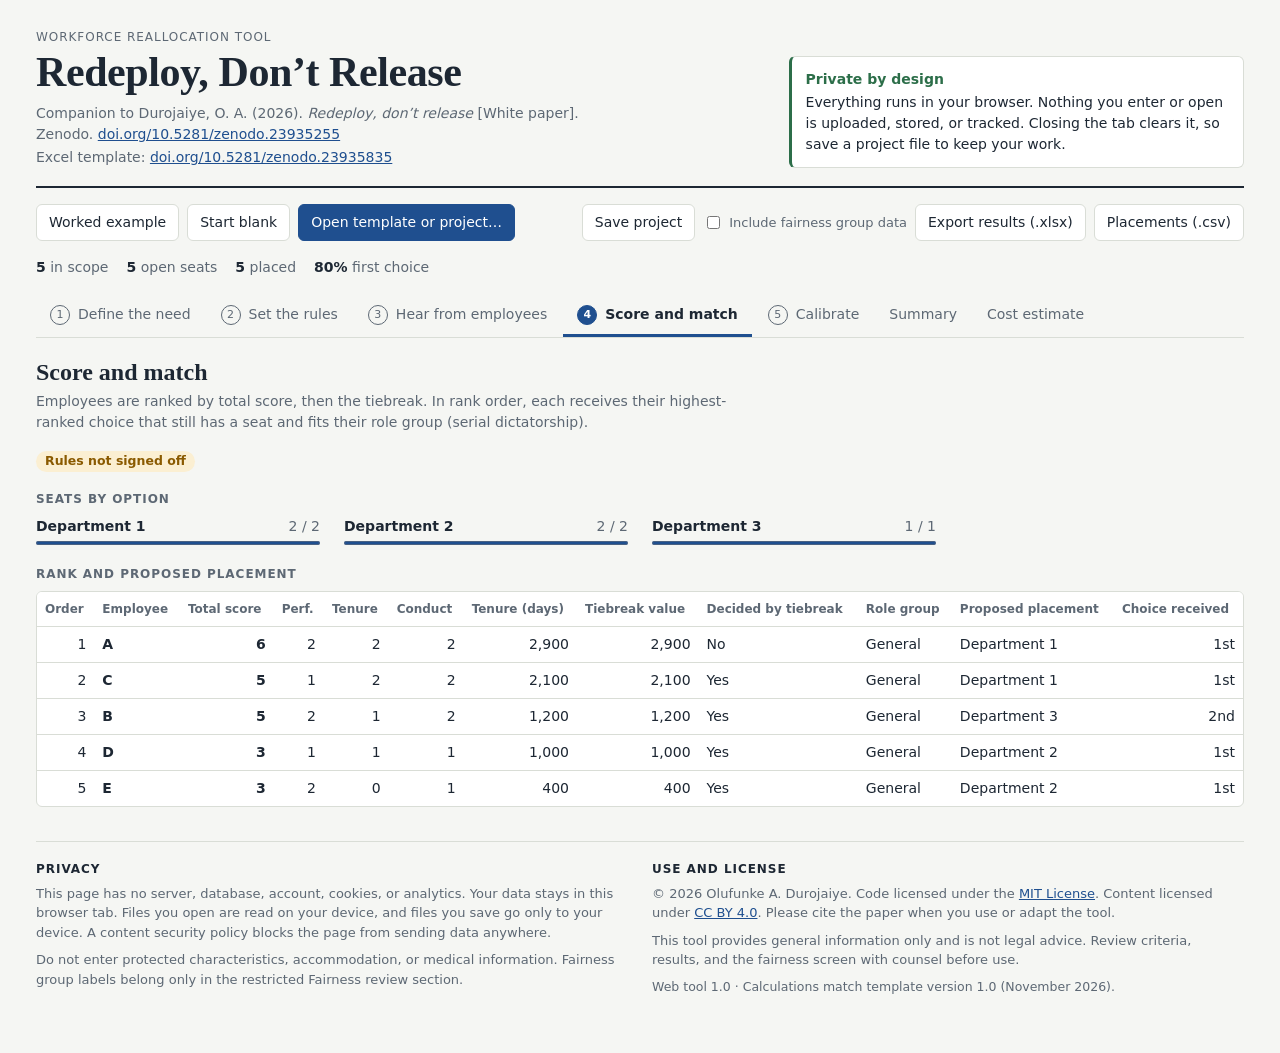
==== index.html @ fb79ec66 "Add files via upload Release 1.0" ====
<!doctype html>
<html lang="en">
<head>
<meta charset="utf-8">
<meta name="viewport" content="width=device-width, initial-scale=1, viewport-fit=cover">
<meta http-equiv="Content-Security-Policy" content="default-src 'none'; script-src 'sha256-rdJxDVZrTXsWPtVxhUbE60QgPUvPitwoKujakRP2+mU='; style-src 'sha256-7DLd1S6zuUMvVNe+m9mGWU2sThpOgKJ++cnmmTwTb9U='; img-src data:; base-uri 'none'; form-action 'none'">
<meta name="referrer" content="no-referrer">
<meta name="description" content="Browser-only companion tool to Durojaiye (2026), Redeploy, don’t release. Matches employees to open seats using rules set in advance. No data leaves your device.">
<title>Redeploy, Don’t Release Tool</title>
<link rel="icon" href="data:,">
<style>
/* SPDX-License-Identifier: MIT | Copyright (c) 2026 Olufunke A. Durojaiye */
/* Layout: a working ledger. Masthead, toolbar, numbered step tabs, one working panel.
   Inputs follow the workbook's legend: pale yellow cells with blue text; calculated cells are plain. */
:root {
  --bg: #f5f6f3;
  --surface: #ffffff;
  --ink: #1d2733;
  --muted: #5d6874;
  --line: #d9ddd6;
  --accent: #1f4f8f;
  --accent-ink: #ffffff;
  --input-bg: #fff7d1;
  --input-ink: #1f4f8f;
  --input-line: #e8d88f;
  --out-bg: #f0f2ef;
  --ok: #2c6e49; --ok-bg: #e2f1e7;
  --warn: #8a5a00; --warn-bg: #fbefd2;
  --crit: #a8261b; --crit-bg: #fbe3df;
  --info: #1f4f8f; --info-bg: #e3ebf7;
  --restricted: #f7eef2; --restricted-line: #d9b7c6;
  --serif: "Iowan Old Style", "Palatino Linotype", Palatino, "Book Antiqua", Georgia, serif;
  --sans: system-ui, -apple-system, "Segoe UI", Roboto, "Helvetica Neue", Arial, sans-serif;
  --mono: ui-monospace, "SF Mono", Menlo, Consolas, monospace;
  --r: 6px;
}
@media (prefers-color-scheme: dark) {
  :root:not([data-theme="light"]) {
    --bg: #12161b; --surface: #1a2028; --ink: #e5e9ee; --muted: #9aa5b1; --line: #2e3742;
    --accent: #7fb0f0; --accent-ink: #0e1620; --input-bg: #2a2614; --input-ink: #a9c9ff; --input-line: #4a4320;
    --out-bg: #20272f; --ok: #7fd1a0; --ok-bg: #173325; --warn: #f0c36a; --warn-bg: #3a2c0f;
    --crit: #ff9b8f; --crit-bg: #3d1a16; --info: #a9c9ff; --info-bg: #1c2b40;
    --restricted: #2a1d24; --restricted-line: #5b3a4a; color-scheme: dark;
  }
}
:root[data-theme="dark"] {
  --bg: #12161b; --surface: #1a2028; --ink: #e5e9ee; --muted: #9aa5b1; --line: #2e3742;
  --accent: #7fb0f0; --accent-ink: #0e1620; --input-bg: #2a2614; --input-ink: #a9c9ff; --input-line: #4a4320;
  --out-bg: #20272f; --ok: #7fd1a0; --ok-bg: #173325; --warn: #f0c36a; --warn-bg: #3a2c0f;
  --crit: #ff9b8f; --crit-bg: #3d1a16; --info: #a9c9ff; --info-bg: #1c2b40;
  --restricted: #2a1d24; --restricted-line: #5b3a4a; color-scheme: dark;
}
* { box-sizing: border-box; }
body { background: var(--bg); color: var(--ink); font: 14px/1.5 var(--sans); margin: 0; }
a { color: var(--accent); }
.page { max-width: 1240px; margin: 0 auto; padding-block: 28px 48px;
  padding-left: max(16px, env(safe-area-inset-left, 0px)); padding-right: max(16px, env(safe-area-inset-right, 0px));
  display: flex; flex-direction: column; gap: 16px; }
.sr { position: absolute; width: 1px; height: 1px; overflow: hidden; clip: rect(0 0 0 0); }

.masthead { display: grid; grid-template-columns: minmax(0, 1.6fr) minmax(0, 1fr); gap: 24px; align-items: end;
  padding-bottom: 18px; border-bottom: 2px solid var(--ink); }
.eyebrow { margin: 0 0 4px; font-size: 12px; letter-spacing: .08em; text-transform: uppercase; color: var(--muted); }
h1 { font: 600 clamp(28px, 4.2vw, 42px)/1.08 var(--serif); margin: 0; text-wrap: balance; letter-spacing: -.01em; }
.cite + .cite { margin-top: 2px; }
.cite { margin: 8px 0 0; color: var(--muted); max-width: 62ch; }
.privacy { display: flex; flex-direction: column; gap: 2px; padding: 12px 14px; border: 1px solid var(--line);
  border-left: 3px solid var(--ok); background: var(--surface); border-radius: var(--r); }
.privacy b { color: var(--ok); }
.preview-note { margin: 0; padding: 8px 12px; background: var(--warn-bg); color: var(--warn); border-radius: var(--r); }

.toolbar { display: flex; flex-wrap: wrap; justify-content: space-between; gap: 10px; }
.tb-group { display: flex; flex-wrap: wrap; gap: 8px; align-items: center; }
button { font: inherit; cursor: pointer; }
.toolbar button, .btn-sm { border: 1px solid var(--line); background: var(--surface); color: var(--ink);
  padding: 7px 12px; border-radius: var(--r); }
.toolbar button:hover, .btn-sm:hover { border-color: var(--accent); color: var(--accent); }
.toolbar button.primary { background: var(--accent); color: var(--accent-ink); border-color: var(--accent); }
.toolbar button.primary:hover { filter: brightness(1.08); color: var(--accent-ink); }
.toolbar button.armed { border-color: var(--crit); color: var(--crit); }
.chk { display: inline-flex; gap: 6px; align-items: center; color: var(--muted); font-size: 13px; }
:focus-visible { outline: 2px solid var(--accent); outline-offset: 2px; }

.status { display: flex; flex-wrap: wrap; gap: 6px 18px; color: var(--muted); font-variant-numeric: tabular-nums; }
.status b { color: var(--ink); }

.tabs { display: flex; gap: 2px; overflow-x: auto; border-bottom: 1px solid var(--line); scrollbar-width: thin; }
.tabs button { flex: 0 0 auto; border: 0; background: none; color: var(--muted); padding: 10px 14px 9px;
  border-bottom: 3px solid transparent; display: inline-flex; gap: 8px; align-items: center; white-space: nowrap; }
.tabs button:hover { color: var(--ink); }
.tabs button[aria-selected="true"] { color: var(--ink); border-bottom-color: var(--accent); font-weight: 600; }
.tn { display: inline-grid; place-items: center; width: 20px; height: 20px; border-radius: 50%; font-size: 11px;
  border: 1px solid currentColor; font-variant-numeric: tabular-nums; }
.tabs button[aria-selected="true"] .tn { background: var(--accent); color: var(--accent-ink); border-color: var(--accent); }

#panel { display: flex; flex-direction: column; gap: 18px; min-width: 0; }
#panel:focus { outline: none; }
.p-head h2 { font: 600 24px/1.2 var(--serif); margin: 4px 0 4px; }
.p-head p { margin: 0; color: var(--muted); max-width: 80ch; }
.block { display: flex; flex-direction: column; gap: 8px; min-width: 0; }
.block h3 { margin: 0; font-size: 12px; letter-spacing: .08em; text-transform: uppercase; color: var(--muted); display: flex; gap: 10px; align-items: center; flex-wrap: wrap; }
.restricted { background: var(--restricted); border: 1px dashed var(--restricted-line); padding: 14px; border-radius: var(--r); }
.tag { text-transform: none; letter-spacing: 0; font-size: 12px; padding: 1px 8px; border-radius: 99px; background: var(--surface); border: 1px solid var(--restricted-line); color: var(--ink); }
.mini { font-size: 12.5px; color: var(--muted); margin: 0; }
.note { font-size: 13px; color: var(--muted); margin: 0; max-width: 90ch; }
.hint { font-size: 12px; color: var(--muted); }
.cols2 { display: grid; grid-template-columns: repeat(auto-fit, minmax(min(100%, 420px), 1fr)); gap: 18px; align-items: start; }
.cols3 { display: grid; grid-template-columns: repeat(auto-fit, minmax(min(100%, 280px), 1fr)); gap: 18px; align-items: start; }
.min0 { min-width: 0; }
.stack { display: flex; flex-direction: column; gap: 14px; min-width: 0; align-items: flex-start; }
.stack > * { max-width: 100%; }

.tbl-wrap { overflow-x: auto; border: 1px solid var(--line); border-radius: var(--r); background: var(--surface); }
table.grid { border-collapse: collapse; width: 100%; font-variant-numeric: tabular-nums; }
.grid th { text-align: left; font-weight: 600; font-size: 12px; color: var(--muted); padding: 8px; border-bottom: 1px solid var(--line); white-space: nowrap; background: var(--surface); }
.grid td { padding: 3px 4px; border-bottom: 1px solid var(--line); vertical-align: middle; }
.grid.ro td, .grid td.out, .summary td { padding: 7px 8px; }
.grid tbody tr:last-child td { border-bottom: 0; }
.grid tbody th { text-align: left; font-size: 13px; color: var(--ink); padding: 6px 8px; white-space: normal; }
.grid td.out { background: var(--out-bg); }
.th-out { background: var(--out-bg) !important; }
.grid .num { text-align: right; }
.grid .strong { font-weight: 700; }
.grid tr.grp th { background: var(--out-bg); text-transform: uppercase; letter-spacing: .07em; font-size: 11px; padding-top: 10px; }
.grid tr.total td { border-top: 2px solid var(--ink); }
.w-s { min-width: 84px; } .w-m { min-width: 130px; } .w-l { min-width: 190px; } .w-xl { min-width: 260px; } .w-x { width: 34px; }
.grid .narrow { width: 130px; }
.in { width: 100%; font: inherit; color: var(--input-ink); background: var(--input-bg); border: 1px solid var(--input-line);
  border-radius: 4px; padding: 5px 7px; min-height: 32px; }
.in:hover { border-color: var(--input-ink); }
select.in { padding-right: 4px; }
.x { border: 0; background: none; color: var(--muted); font-size: 18px; line-height: 1; padding: 4px 8px; border-radius: 4px; }
.x:hover { color: var(--crit); background: var(--crit-bg); }
.empty { color: var(--muted); padding: 14px 10px !important; font-style: italic; margin: 0; }
.grid-foot { display: flex; flex-wrap: wrap; gap: 12px; align-items: center; }
.pager { display: inline-flex; gap: 8px; align-items: center; color: var(--muted); font-variant-numeric: tabular-nums; }
.btn-sm:disabled { opacity: .45; cursor: default; color: var(--muted); border-color: var(--line); }

.f-row { display: grid; grid-template-columns: minmax(0, 260px) minmax(0, 240px) minmax(0, 1fr); gap: 12px; align-items: center;
  padding: 8px 0; border-bottom: 1px solid var(--line); }
.f-label { font-weight: 600; }
.f-note { margin: 0; color: var(--muted); font-size: 13px; }

.pill { display: inline-block; padding: 1px 9px; border-radius: 99px; font-size: 12.5px; font-weight: 600; white-space: nowrap; }
.pill-ok { color: var(--ok); background: var(--ok-bg); }
.pill-warn { color: var(--warn); background: var(--warn-bg); }
.pill-crit { color: var(--crit); background: var(--crit-bg); }
.pill-info { color: var(--info); background: var(--info-bg); }
.checks .calc { display: flex; flex-wrap: wrap; gap: 6px; }

.seats { list-style: none; margin: 0; padding: 0; display: grid; grid-template-columns: repeat(auto-fill, minmax(min(100%, 260px), 1fr)); gap: 8px 24px; }
.seats li { display: grid; grid-template-columns: minmax(0, 1fr) auto; gap: 2px 10px; align-items: center; }
.s-name { font-weight: 600; overflow-wrap: anywhere; }
.s-num { font-variant-numeric: tabular-nums; color: var(--muted); grid-column: 2; grid-row: 1; }
.seats progress { grid-column: 1 / -1; width: 100%; height: 8px; accent-color: var(--accent); }

.verdict { display: flex; flex-wrap: wrap; gap: 4px 16px; align-items: baseline; padding: 12px 14px; border-radius: var(--r); margin-bottom: 12px; }
.verdict b { font: 600 18px/1.3 var(--serif); }
.v-warn { background: var(--warn-bg); color: var(--warn); }
.v-ok { background: var(--ok-bg); color: var(--ok); }
.bigfig { display: flex; flex-direction: column; padding: 14px; border-top: 2px solid var(--ink); }
.bigfig span:first-child { color: var(--muted); font-size: 12px; text-transform: uppercase; letter-spacing: .08em; }
.bigfig b { font: 600 32px/1.2 var(--serif); font-variant-numeric: tabular-nums; }

.foot { margin-top: 18px; padding-top: 18px; border-top: 1px solid var(--line); display: grid; grid-template-columns: repeat(auto-fit, minmax(min(100%, 320px), 1fr)); gap: 24px; color: var(--muted); font-size: 13px; }
.foot h2 { font-size: 12px; text-transform: uppercase; letter-spacing: .08em; margin: 0 0 6px; color: var(--ink); }
.foot p { margin: 0 0 8px; max-width: 70ch; }

.toast { position: fixed; left: 50%; bottom: calc(18px + env(safe-area-inset-bottom, 0px)); transform: translate(-50%, 20px); opacity: 0;
  pointer-events: none; background: var(--ink); color: var(--bg); padding: 10px 16px; border-radius: var(--r); max-width: min(560px, calc(100vw - 32px));
  transition: opacity .2s, transform .2s; z-index: 20; }
.toast.show { opacity: 1; transform: translate(-50%, 0); }
.toast-crit { background: var(--crit); color: var(--crit-bg); }
.toast-warn { background: var(--warn); color: var(--warn-bg); }

@media (max-width: 760px) {
  .masthead { grid-template-columns: 1fr; }
  .f-row { grid-template-columns: 1fr; gap: 4px; }
}
@media (prefers-reduced-motion: reduce) { .toast { transition: none; } }

</style>
</head>
<body>
<div class="page">
  <header class="masthead">
    <div class="mh-title">
      <p class="eyebrow">Workforce reallocation tool</p>
      <h1>Redeploy, Don’t Release</h1>
      <p class="cite">Companion to Durojaiye, O. A. (2026). <i>Redeploy, don’t release</i> [White paper]. Zenodo. <a href="https://doi.org/10.5281/zenodo.23935255" target="_blank" rel="noopener noreferrer">doi.org/10.5281/zenodo.23935255</a></p>
      <p class="cite">Excel template: <a href="https://doi.org/10.5281/zenodo.23935835" target="_blank" rel="noopener noreferrer">doi.org/10.5281/zenodo.23935835</a></p>
    </div>
    <div class="privacy" role="note">
      <b>Private by design</b>
      <span>Everything runs in your browser. Nothing you enter or open is uploaded, stored, or tracked. Closing the tab clears it, so save a project file to keep your work.</span>
    </div>
  </header>

  <p class="preview-note" id="preview-note" hidden>You are viewing a preview. Opening files works here; saving and exporting work on the hosted site.</p>

  <div class="toolbar" role="toolbar" aria-label="Project">
    <div class="tb-group">
      <button type="button" id="b-example">Worked example</button>
      <button type="button" id="b-blank">Start blank</button>
      <button type="button" id="b-open" class="primary">Open template or project…</button>
      <input type="file" id="file" accept=".xlsx,.json" hidden>
    </div>
    <div class="tb-group">
      <button type="button" id="b-save">Save project</button>
      <label class="chk" for="incl-fair"><input type="checkbox" id="incl-fair"> Include fairness group data</label>
      <button type="button" id="b-xlsx">Export results (.xlsx)</button>
      <button type="button" id="b-csv">Placements (.csv)</button>
    </div>
  </div>

  <div class="status" id="status" aria-live="polite"></div>

  <nav class="tabs" role="tablist" aria-label="Steps"></nav>

  <main id="panel" role="tabpanel" tabindex="-1"></main>

  <footer class="foot">
    <div>
      <h2>Privacy</h2>
      <p>This page has no server, database, account, cookies, or analytics. Your data stays in this browser tab. Files you open are read on your device, and files you save go only to your device. A content security policy blocks the page from sending data anywhere.</p>
      <p>Do not enter protected characteristics, accommodation, or medical information. Fairness group labels belong only in the restricted Fairness review section.</p>
    </div>
    <div>
      <h2>Use and license</h2>
      <p>© 2026 Olufunke A. Durojaiye. Code licensed under the <a href="https://opensource.org/license/mit" target="_blank" rel="noopener noreferrer">MIT License</a>. Content licensed under <a href="https://creativecommons.org/licenses/by/4.0/" target="_blank" rel="noopener noreferrer">CC BY 4.0</a>. Please cite the paper when you use or adapt the tool.</p>
      <p>This tool provides general information only and is not legal advice. Review criteria, results, and the fairness screen with counsel before use.</p>
      <p class="mini">Web tool 1.0 · Calculations match template version 1.0 (November 2026).</p>
    </div>
  </footer>
</div>
<div class="toast" id="toast" role="status" aria-live="polite"></div>
<script>
/* SPDX-License-Identifier: MIT | Copyright (c) 2026 Olufunke A. Durojaiye */
/* Redeploy, Don't Release: matching engine.
   A direct port of the workbook formulas (Scoring, Matching, Calibration,
   Fairness Review, Summary, Cost Estimate). Pure functions: no I/O. */
var UNMATCHED = 'Unmatched – HR review';
var MAX_CHOICES = 10;

function lc(s) { return String(s == null ? '' : s).trim().toLowerCase(); }
function str(s) { return String(s == null ? '' : s).trim(); }
function num(v, d) {
  if (v === '' || v == null) return d === undefined ? 0 : d;
  var n = typeof v === 'number' ? v : parseFloat(String(v).replace(/[$,\s]/g, ''));
  return isFinite(n) ? n : (d === undefined ? 0 : d);
}
function parseISO(s) {
  var m = /^(\d{4})-(\d{2})-(\d{2})$/.exec(str(s));
  return m ? Date.UTC(+m[1], +m[2] - 1, +m[3]) : null;
}
function daysBetween(later, earlier) {
  var a = parseISO(later), b = parseISO(earlier);
  return a == null || b == null ? null : Math.round((a - b) / 86400000);
}
function same(a, b) { return Math.abs(a - b) < 1e-9; }

function compute(S) {
  var R = S.rules, out = { issues: [] };
  var wP = num(R.weights.perf.w), wT = num(R.weights.tenure.w), wC = num(R.weights.conduct.w);
  var missingPerf = num(R.missingPerf);

  /* ---------- Scoring ---------- */
  var scoring = [];
  S.employees.forEach(function (e, idx) {
    var id = str(e.id);
    if (!id) return;
    var inScope = lc(e.inScope) === 'y';
    var days = str(e.hire) ? daysBetween(R.asOf, e.hire) : null;
    var years = days == null ? null : Math.floor(days / 365.25);

    var perf;
    if (!str(e.band)) perf = missingPerf;
    else {
      var pb = R.perfBands.filter(function (b) { return str(b.label) && lc(b.label) === lc(e.band); })[0];
      perf = pb ? num(pb.points) : missingPerf;
    }

    var tenurePts = 0, tenureIssue = false;
    if (years != null) {
      var hit = null;
      R.tenure.forEach(function (t) { if (str(t.min) !== '' && num(t.min) <= years) hit = t; });
      if (hit) tenurePts = num(hit.points); else tenureIssue = true;
    }

    var cRows = R.conduct, conduct = cRows.length ? num(cRows[0].points) : 0;
    if (str(e.conduct)) {
      var cr = cRows.filter(function (c) { return str(c.label) && lc(c.label) === lc(e.conduct); })[0];
      if (cr) conduct = num(cr.points);
    }

    var total = perf * wP + tenurePts * wT + conduct * wC;
    var tb;
    if (R.tiebreak === 'Tenure (days)') tb = days == null ? 0 : days;
    else if (R.tiebreak === 'Performance points then tenure') tb = perf * 100000 + (days == null ? 0 : days);
    else tb = -num(e.draw);

    scoring.push({ id: id, idx: idx, inScope: inScope, days: days, years: years, perf: perf,
      tenurePts: tenurePts, conduct: conduct, total: total, tb: tb, tenureIssue: tenureIssue,
      group: str(e.group), rank: null, tieDecided: null });
  });

  var ranked = scoring.filter(function (s) { return s.inScope; });
  ranked.sort(function (a, b) {
    if (!same(a.total, b.total)) return b.total - a.total;
    if (!same(a.tb, b.tb)) return b.tb - a.tb;
    return a.idx - b.idx;
  });
  ranked.forEach(function (s, i) {
    s.rank = i + 1;
    var prev = ranked[i - 1], next = ranked[i + 1];
    s.tieDecided = !!((prev && same(prev.total, s.total)) || (next && same(next.total, s.total)));
  });
  out.scoring = scoring;

  /* ---------- Lookups (Excel MATCH: first match, case-insensitive) ---------- */
  var indexes = {};
  function firstBy(arr, key, val) {
    var tag = key + '|' + (arr === S.employees ? 'e' : arr === S.prefs ? 'p' : arr === S.needs ? 'n' : 'c');
    var ix = indexes[tag];
    if (!ix || ix.arr !== arr) {
      ix = indexes[tag] = { arr: arr, map: Object.create(null) };
      for (var i = 0; i < arr.length; i++) {
        var k = lc(arr[i][key]);
        if (k && !(k in ix.map)) ix.map[k] = arr[i];
      }
    }
    var v = lc(val);
    return v && v in ix.map ? ix.map[v] : null;
  }
  function choicesOf(p) {
    var c = [];
    for (var i = 1; i <= MAX_CHOICES; i++) c.push(str(p ? p['c' + i] : ''));
    return c;
  }

  /* ---------- Matching (serial dictatorship) ---------- */
  var placedCount = Object.create(null);
  var matching = ranked.map(function (s) {
    var emp = firstBy(S.employees, 'id', s.id);
    var group = emp ? str(emp.group) : '';
    var pref = firstBy(S.prefs, 'id', s.id);
    var choices = choicesOf(pref);
    var fits = choices.map(function (ch) {
      if (!ch) return false;
      var need = firstBy(S.needs, 'name', ch);
      if (!need) return false;
      var taken = placedCount[lc(ch)] || 0;
      if (!(num(need.seats) - taken > 0)) return false;
      var elig = str(need.eligible);
      if (lc(elig) === 'all') return true;
      var hay = (',' + elig.replace(/ /g, '') + ',').toLowerCase();
      var needle = (',' + group.replace(/ /g, '') + ',').toLowerCase();
      return hay.indexOf(needle) !== -1;
    });
    var k = fits.indexOf(true);
    var placement = k === -1 ? UNMATCHED : choices[k];
    placedCount[lc(placement)] = (placedCount[lc(placement)] || 0) + 1;
    return { order: s.rank, id: s.id, total: s.total, group: group, choices: choices,
      fits: fits, placement: placement, choiceReceived: k === -1 ? null : k + 1, s: s };
  });
  out.matching = matching;

  /* ---------- Calibration ---------- */
  var ov = S.overrides || {};
  var calibration = matching.map(function (m) {
    var o = Object.prototype.hasOwnProperty.call(ov, lc(m.id)) ? ov[lc(m.id)] : {};
    var overridePl = str(o.placement);
    var final = overridePl || m.placement;
    var changed = lc(final) !== lc(m.placement);
    var pref = firstBy(S.prefs, 'id', m.id);
    var fc = null;
    if (pref) {
      var ch = choicesOf(pref);
      for (var i = 0; i < ch.length; i++) if (ch[i] && lc(ch[i]) === lc(final)) { fc = i + 1; break; }
    }
    var doc = '';
    if (changed) doc = (!str(o.reason) || !str(o.approver) || !str(o.date)) ? 'Missing reason/approver/date' : 'OK';
    return { order: m.order, id: m.id, original: m.placement, override: overridePl, final: final,
      changed: changed, reason: str(o.reason), approver: str(o.approver), date: str(o.date),
      finalChoice: fc, doc: doc };
  });
  out.calibration = calibration;

  /* ---------- Needs: seats filled ---------- */
  var finalCount = Object.create(null);
  calibration.forEach(function (c) { finalCount[lc(c.final)] = (finalCount[lc(c.final)] || 0) + 1; });
  out.needs = S.needs.map(function (n) {
    if (!str(n.name)) return { filled: null, remaining: null };
    var filled = finalCount[lc(n.name)] || 0;
    return { filled: filled, remaining: num(n.seats) - filled };
  });

  /* ---------- Preferences: status ---------- */
  var prefIdCount = Object.create(null);
  S.prefs.forEach(function (p) { var k = lc(p.id); if (k) prefIdCount[k] = (prefIdCount[k] || 0) + 1; });
  out.prefStatus = S.prefs.map(function (p) {
    if (!str(p.id)) return '';
    if (!str(p.c1)) return 'Missing';
    if (!firstBy(S.employees, 'id', p.id)) return 'ID not found';
    if (prefIdCount[lc(p.id)] > 1) return 'Duplicate ID';
    return 'OK';
  });

  /* ---------- Fairness Review ---------- */
  var fav = R.favorable;
  var fEntries = (S.fairness || []).map(function (f) {
    if (!str(f.id)) return { favorable: null };
    var c = firstBy(calibration, 'id', f.id);
    if (!c) return { favorable: null };
    var v;
    if (fav === 'First choice') v = c.finalChoice === 1 ? 1 : 0;
    else if (fav === 'First or second choice') v = c.finalChoice != null && c.finalChoice <= 2 ? 1 : 0;
    else v = lc(c.final) === lc(UNMATCHED) ? 0 : 1;
    return { favorable: v };
  });
  var groups = [], gIndex = Object.create(null);
  (S.fairness || []).forEach(function (f, i) {
    var g = str(f.group);
    if (!g || fEntries[i].favorable == null) return;
    var key = g.toLowerCase();
    if (!(key in gIndex)) { gIndex[key] = groups.length; groups.push({ group: g, considered: 0, received: 0 }); }
    var G = groups[gIndex[key]];
    G.considered++; G.received += fEntries[i].favorable;
  });
  groups.forEach(function (G) { G.rate = G.considered ? G.received / G.considered : null; });
  var maxRate = Math.max.apply(null, [0].concat(groups.map(function (G) { return G.rate || 0; })));
  var thr = num(R.threshold, 0.8);
  groups.forEach(function (G) {
    G.impact = G.rate == null || maxRate === 0 ? null : G.rate / maxRate;
    G.below = G.impact != null && G.impact < thr;
  });
  out.fairness = { entries: fEntries, groups: groups };

  /* ---------- Review requests ---------- */
  out.reviewDays = (S.reviews || []).map(function (r) {
    var d = daysBetween(r.resolved, r.received);
    return d == null ? null : d;
  });

  /* ---------- Cost estimate ---------- */
  var C = S.cost;
  var perEmp = num(C.severance) + num(C.recruiting) + num(C.onboarding) + num(C.ramp)
             - num(C.training) - num(C.transition) - num(C.admin);
  var adjusted = num(C.count) * (1 - num(C.attrition));
  out.cost = { perEmployee: perEmp, adjusted: adjusted, total: perEmp * adjusted };

  /* ---------- Summary ---------- */
  var withId = S.employees.filter(function (e) { return str(e.id); });
  var n = calibration.length;
  var prefIds = Object.create(null);
  S.prefs.forEach(function (p) { if (str(p.id)) prefIds[lc(p.id)] = 1; });
  var placed = calibration.filter(function (c) { return lc(c.final) !== lc(UNMATCHED); }).length;
  out.summary = {
    inScope: withId.filter(function (e) { return lc(e.inScope) === 'y'; }).length,
    openSeats: S.needs.reduce(function (a, x) { return a + (str(x.name) ? num(x.seats) : 0); }, 0),
    notVerified: withId.filter(function (e) { return lc(e.check) !== 'verified'; }).length,
    noPrefs: withId.filter(function (e) { return lc(e.inScope) === 'y' && !prefIds[lc(e.id)]; }).length,
    rulesApproved: !!(str(R.signoff.by) && str(R.signoff.date)),
    placed: placed,
    unmatched: n - placed,
    firstRate: n ? calibration.filter(function (c) { return c.finalChoice === 1; }).length / n : null,
    firstSecondRate: n ? calibration.filter(function (c) { return c.finalChoice === 1 || c.finalChoice === 2; }).length / n : null,
    tiebreakShare: n ? ranked.filter(function (s) { return s.tieDecided; }).length / n : null,
    overrideRate: n ? calibration.filter(function (c) { return c.changed; }).length / n : null,
    missingDocs: calibration.filter(function (c) { return c.doc.indexOf('Missing') === 0; }).length,
    overfilled: out.needs.filter(function (x) { return x.remaining != null && x.remaining < 0; }).length,
    belowThreshold: groups.filter(function (G) { return G.below; }).length,
    reviewsReceived: (S.reviews || []).filter(function (r) { return str(r.id); }).length,
    reviewsPending: (S.reviews || []).filter(function (r) { return lc(r.outcome) === 'pending'; }).length,
    reviewsChanged: (S.reviews || []).filter(function (r) { return lc(r.outcome) === 'placement changed'; }).length,
    avoidedCost: out.cost.total,
    tenureIssues: scoring.filter(function (s) { return s.tenureIssue || (s.days != null && s.days < 0); }).length,
    missingHire: scoring.filter(function (s) { return s.days == null; }).length
  };
  return out;
}

if (typeof module !== 'undefined') module.exports = { compute: compute, UNMATCHED: UNMATCHED, num: num };

/* SPDX-License-Identifier: MIT AND CC-BY-4.0 | Copyright (c) 2026 Olufunke A. Durojaiye
   Code: MIT. Worked example data adapted from Appendix A of Durojaiye (2026): CC BY 4.0. */
/* Default rules and the worked example (Appendix A of the paper). */
function defaultRules() {
  return {
    asOf: '2026-10-01',
    tiebreak: 'Tenure (days)',
    missingPerf: '1',
    favorable: 'First choice',
    threshold: '0.8',
    weights: {
      perf: { w: '1', reason: 'Example: recent performance indicates readiness to perform in a new team.' },
      tenure: { w: '1', reason: 'Example: recognizes service; note tenure can correlate with age – test effects.' },
      conduct: { w: '1', reason: 'Example: documented conduct issues relevant to the role.' }
    },
    perfBands: [
      { label: 'Top rating band', points: '2' },
      { label: 'Middle rating band', points: '1' },
      { label: 'Lowest rating band', points: '0' }
    ],
    conduct: [
      { label: 'No warning', points: '2' },
      { label: 'Verbal warning', points: '1' },
      { label: 'Written or final warning', points: '0' }
    ],
    tenure: [
      { min: '0', points: '0' },
      { min: '2', points: '1' },
      { min: '5', points: '2' }
    ],
    signoff: { by: '', date: '', counsel: '' }
  };
}
function defaultCost() {
  return { severance: '6000', recruiting: '4000', onboarding: '5000', ramp: '7000',
    training: '3000', transition: '2000', admin: '1000', count: '100', attrition: '0' };
}
function blankState() {
  return { version: 1, rules: defaultRules(), needs: [], employees: [], prefs: [],
    overrides: {}, reviews: [], fairness: [], cost: defaultCost() };
}
function exampleState() {
  var S = blankState();
  var start = '2026-11-16';
  S.needs = [
    { name: 'Department 1', dept: 'Department 1', shift: 'Day', site: 'Site A', seats: '2', eligible: 'All', req: 'Example: completes standard onboarding in week 1', start: start },
    { name: 'Department 2', dept: 'Department 2', shift: 'Day', site: 'Site A', seats: '2', eligible: 'All', req: 'Example: forklift certification (training provided)', start: start },
    { name: 'Department 3', dept: 'Department 3', shift: 'Night', site: 'Site A', seats: '1', eligible: 'All', req: 'Example: night-shift availability', start: start }
  ];
  function emp(id, band, hire, conduct, draw) {
    return { id: id, role: 'Associate', dept: 'Department 4', group: 'General', inScope: 'Y',
      check: 'Verified', band: band, hire: hire, conduct: conduct, draw: draw, notes: '' };
  }
  S.employees = [
    emp('A', 'Top rating band', '2018-10-23', 'No warning', '0.62'),
    emp('B', 'Top rating band', '2023-06-19', 'No warning', '0.15'),
    emp('C', 'Middle rating band', '2020-12-31', 'No warning', '0.48'),
    emp('D', 'Middle rating band', '2024-01-05', 'Verbal warning', '0.91'),
    emp('E', 'Top rating band', '2025-08-27', 'Verbal warning', '0.27')
  ];
  function pref(id, a, b, c) {
    var p = { id: id, date: '2026-10-20' };
    for (var i = 1; i <= 10; i++) p['c' + i] = '';
    p.c1 = a; p.c2 = b; p.c3 = c;
    return p;
  }
  S.prefs = [
    pref('A', 'Department 1', 'Department 2', 'Department 3'),
    pref('B', 'Department 1', 'Department 3', 'Department 2'),
    pref('C', 'Department 1', 'Department 2', 'Department 3'),
    pref('D', 'Department 2', 'Department 1', 'Department 3'),
    pref('E', 'Department 2', 'Department 3', 'Department 1')
  ];
  S.fairness = [
    { id: 'A', group: '40 and over' }, { id: 'B', group: 'Under 40' }, { id: 'C', group: '40 and over' },
    { id: 'D', group: 'Under 40' }, { id: 'E', group: 'Under 40' }
  ];
  return S;
}
if (typeof module !== 'undefined') module.exports = { exampleState: exampleState, blankState: blankState };

/* SPDX-License-Identifier: MIT | Copyright (c) 2026 Olufunke A. Durojaiye */
/* Minimal, dependency-free .xlsx reader and writer.
   Reading uses the browser's built-in DecompressionStream; nothing leaves the device. */
var XLSX_LIMIT = 15 * 1024 * 1024;

function zipRead(buf) {
  var dv = new DataView(buf), u8 = new Uint8Array(buf), eocd = -1;
  for (var i = buf.byteLength - 22; i >= Math.max(0, buf.byteLength - 66000); i--) {
    if (dv.getUint32(i, true) === 0x06054b50) { eocd = i; break; }
  }
  if (eocd < 0) throw new Error('This file is not a valid .xlsx workbook.');
  var count = dv.getUint16(eocd + 10, true), p = dv.getUint32(eocd + 16, true), entries = {};
  var dec = new TextDecoder();
  for (var n = 0; n < count; n++) {
    if (dv.getUint32(p, true) !== 0x02014b50) throw new Error('The workbook is damaged (bad directory).');
    var method = dv.getUint16(p + 10, true), csize = dv.getUint32(p + 20, true);
    var nlen = dv.getUint16(p + 28, true), xlen = dv.getUint16(p + 30, true), clen = dv.getUint16(p + 32, true);
    var off = dv.getUint32(p + 42, true);
    var name = dec.decode(u8.subarray(p + 46, p + 46 + nlen));
    entries[name] = { method: method, csize: csize, off: off };
    p += 46 + nlen + xlen + clen;
  }
  return {
    has: function (name) { return name in entries; },
    text: async function (name) {
      var e = entries[name];
      if (!e) return null;
      var lnl = dv.getUint16(e.off + 26, true), lxl = dv.getUint16(e.off + 28, true);
      var start = e.off + 30 + lnl + lxl, data = u8.slice(start, start + e.csize);
      if (e.method === 0) return dec.decode(data);
      if (e.method !== 8) throw new Error('Unsupported compression in workbook.');
      if (typeof DecompressionStream === 'undefined') throw new Error('This browser cannot read .xlsx files. Use a current version of Chrome, Edge, Firefox or Safari.');
      var ds = new Blob([data]).stream().pipeThrough(new DecompressionStream('deflate-raw'));
      return await new Response(ds).text();
    }
  };
}

function colIndex(ref) {
  var m = /^([A-Z]+)(\d+)$/.exec(ref), c = 0;
  for (var i = 0; i < m[1].length; i++) c = c * 26 + (m[1].charCodeAt(i) - 64);
  return { c: c, r: +m[2] };
}

async function readWorkbook(buf) {
  var z = zipRead(buf), xml = new DOMParser();
  function parse(t) { return xml.parseFromString(t, 'application/xml'); }
  function tAll(node) { var s = ''; node.querySelectorAll('t').forEach(function (t) { s += t.textContent; }); return s; }
  var shared = [];
  var sst = await z.text('xl/sharedStrings.xml');
  if (sst) parse(sst).querySelectorAll('si').forEach(function (si) { shared.push(tAll(si)); });
  var wb = parse(await z.text('xl/workbook.xml'));
  var rels = parse(await z.text('xl/_rels/workbook.xml.rels')), relMap = {};
  rels.querySelectorAll('Relationship').forEach(function (r) { relMap[r.getAttribute('Id')] = r.getAttribute('Target'); });
  var sheets = {};
  var list = wb.querySelectorAll('sheet');
  for (var i = 0; i < list.length; i++) {
    var s = list[i], rid = s.getAttribute('r:id') || s.getAttributeNS('http://schemas.openxmlformats.org/officeDocument/2006/relationships', 'id');
    var target = relMap[rid] || '';
    target = target.replace(/^\//, '').replace(/^xl\//, '');
    var t = await z.text('xl/' + target);
    if (!t) continue;
    var cells = {};
    parse(t).querySelectorAll('sheetData c').forEach(function (c) {
      var type = c.getAttribute('t'), v = c.querySelector('v'), val;
      if (type === 's') val = v ? shared[+v.textContent] : '';
      else if (type === 'inlineStr') val = tAll(c);
      else if (type === 'str' || type === 'e') val = v ? v.textContent : '';
      else if (type === 'b') val = v ? (v.textContent === '1') : '';
      else val = v ? +v.textContent : '';
      cells[c.getAttribute('r')] = val;
    });
    sheets[s.getAttribute('name')] = cells;
  }
  return sheets;
}

/* Map the published template layout onto the tool's project format. */
function templateToState(sheets) {
  var need = ['Rules', 'Needs', 'Employees', 'Preferences'];
  need.forEach(function (n) {
    if (!sheets[n]) throw new Error('This workbook is missing the "' + n + '" tab. Import the Redeploy, Don’t Release template.');
  });
  function g(sh, ref) { var v = (sheets[sh] || {})[ref]; return v == null ? '' : v; }
  function s(sh, ref) { var v = g(sh, ref); return typeof v === 'boolean' ? (v ? 'TRUE' : 'FALSE') : String(v).trim(); }
  function d(sh, ref) {
    var v = g(sh, ref);
    if (typeof v === 'number' && v > 0) {
      var dt = new Date(Date.UTC(1899, 11, 30) + Math.round(v) * 86400000);
      return dt.toISOString().slice(0, 10);
    }
    v = String(v).trim();
    var m = /^(\d{4})-(\d{2})-(\d{2})/.exec(v);
    if (m) return m[0];
    m = /^(\d{1,2})\/(\d{1,2})\/(\d{4})$/.exec(v);
    if (m) return m[3] + '-' + ('0' + m[1]).slice(-2) + '-' + ('0' + m[2]).slice(-2);
    return '';
  }
  function nstr(sh, ref) { var v = g(sh, ref); return v === '' ? '' : String(v); }
  var S = blankState(), R = S.rules;
  R.asOf = d('Rules', 'C5'); R.tiebreak = s('Rules', 'C6') || R.tiebreak; R.missingPerf = nstr('Rules', 'C7');
  R.favorable = s('Rules', 'C8') || R.favorable; R.threshold = nstr('Rules', 'C9') || '0.8';
  R.weights.perf = { w: nstr('Rules', 'C13'), reason: s('Rules', 'D13') };
  R.weights.tenure = { w: nstr('Rules', 'C14'), reason: s('Rules', 'D14') };
  R.weights.conduct = { w: nstr('Rules', 'C15'), reason: s('Rules', 'D15') };
  function table(r0, r1, a, b, ka, kb) {
    var out = [];
    for (var r = r0; r <= r1; r++) {
      var x = s('Rules', a + r), y = nstr('Rules', b + r);
      if (x !== '' || y !== '') { var o = {}; o[ka] = x; o[kb] = y; out.push(o); }
    }
    return out;
  }
  R.perfBands = table(19, 23, 'B', 'C', 'label', 'points');
  R.conduct = table(27, 31, 'B', 'C', 'label', 'points');
  R.tenure = table(35, 39, 'B', 'C', 'min', 'points');
  R.signoff = { by: s('Rules', 'C43'), date: d('Rules', 'C44'), counsel: s('Rules', 'C45') };

  function rows(sheet, from, to, test) {
    var out = [];
    for (var r = from; r <= to; r++) if (test(r)) out.push(r);
    return out;
  }
  var needsEnd = 5;
  while (needsEnd < 500 && s('Needs', 'A' + needsEnd).toLowerCase() !== 'total') needsEnd++;
  S.needs = rows('Needs', 5, needsEnd - 1, function (r) { return s('Needs', 'A' + r) !== ''; }).map(function (r) {
    return { name: s('Needs', 'A' + r), dept: s('Needs', 'B' + r), shift: s('Needs', 'C' + r), site: s('Needs', 'D' + r),
      seats: nstr('Needs', 'E' + r), eligible: s('Needs', 'F' + r), req: s('Needs', 'G' + r), start: d('Needs', 'H' + r) };
  });
  S.employees = rows('Employees', 5, 2004, function (r) { return s('Employees', 'A' + r) !== ''; }).map(function (r) {
    return { id: s('Employees', 'A' + r), role: s('Employees', 'B' + r), dept: s('Employees', 'C' + r), group: s('Employees', 'D' + r),
      inScope: s('Employees', 'E' + r), check: s('Employees', 'F' + r), band: s('Employees', 'G' + r), hire: d('Employees', 'H' + r),
      conduct: s('Employees', 'I' + r), draw: nstr('Employees', 'J' + r), notes: s('Employees', 'K' + r) };
  });
  var cols = 'BCDEFGHIJK';
  S.prefs = rows('Preferences', 5, 2004, function (r) { return s('Preferences', 'A' + r) !== ''; }).map(function (r) {
    var p = { id: s('Preferences', 'A' + r), date: d('Preferences', 'L' + r) };
    for (var i = 0; i < 10; i++) p['c' + (i + 1)] = s('Preferences', cols[i] + r);
    return p;
  });
  for (var r = 5; r <= 504; r++) {
    var id = s('Calibration', 'M' + r);
    if (!id || /^(__proto__|constructor|prototype)$/i.test(id) || Object.prototype.hasOwnProperty.call(S.overrides, id.toLowerCase())) continue;
    S.overrides[id.toLowerCase()] = { placement: s('Calibration', 'N' + r), reason: s('Calibration', 'O' + r),
      approver: s('Calibration', 'P' + r), date: d('Calibration', 'Q' + r) };
  }
  S.reviews = rows('Review Requests', 5, 1004, function (r) {
    return s('Review Requests', 'A' + r) !== '' && 'BCDEFG'.split('').some(function (c) { return s('Review Requests', c + r) !== ''; });
  }).map(function (r) {
    return { id: s('Review Requests', 'A' + r), received: d('Review Requests', 'B' + r), type: s('Review Requests', 'C' + r),
      desc: s('Review Requests', 'D' + r), reviewer: s('Review Requests', 'E' + r), outcome: s('Review Requests', 'F' + r),
      resolved: d('Review Requests', 'G' + r) };
  });
  S.fairness = rows('Fairness Review', 5, 2004, function (r) { return s('Fairness Review', 'A' + r) !== ''; }).map(function (r) {
    return { id: s('Fairness Review', 'A' + r), group: s('Fairness Review', 'B' + r) };
  });
  if (sheets['Cost Estimate']) {
    var C = S.cost;
    C.severance = nstr('Cost Estimate', 'C5'); C.recruiting = nstr('Cost Estimate', 'C6'); C.onboarding = nstr('Cost Estimate', 'C7');
    C.ramp = nstr('Cost Estimate', 'C8'); C.training = nstr('Cost Estimate', 'C9'); C.transition = nstr('Cost Estimate', 'C10');
    C.admin = nstr('Cost Estimate', 'C11'); C.count = nstr('Cost Estimate', 'C16'); C.attrition = nstr('Cost Estimate', 'C17');
  }
  return S;
}

/* ---------- Writer: stored (uncompressed) zip, inline strings ---------- */
var CRC_TABLE = (function () {
  var t = new Uint32Array(256);
  for (var n = 0; n < 256; n++) { var c = n; for (var k = 0; k < 8; k++) c = c & 1 ? 0xEDB88320 ^ (c >>> 1) : c >>> 1; t[n] = c >>> 0; }
  return t;
})();
function crc32(u8) { var c = 0xFFFFFFFF; for (var i = 0; i < u8.length; i++) c = CRC_TABLE[(c ^ u8[i]) & 0xFF] ^ (c >>> 8); return (c ^ 0xFFFFFFFF) >>> 0; }

function zipWrite(files) {
  var enc = new TextEncoder(), parts = [], central = [], offset = 0;
  files.forEach(function (f) {
    var name = enc.encode(f.name), data = enc.encode(f.text), crc = crc32(data);
    var h = new DataView(new ArrayBuffer(30));
    h.setUint32(0, 0x04034b50, true); h.setUint16(4, 20, true); h.setUint16(8, 0, true);
    h.setUint32(14, crc, true); h.setUint32(18, data.length, true); h.setUint32(22, data.length, true);
    h.setUint16(26, name.length, true);
    parts.push(new Uint8Array(h.buffer), name, data);
    var c = new DataView(new ArrayBuffer(46));
    c.setUint32(0, 0x02014b50, true); c.setUint16(4, 20, true); c.setUint16(6, 20, true);
    c.setUint32(16, crc, true); c.setUint32(20, data.length, true); c.setUint32(24, data.length, true);
    c.setUint16(28, name.length, true); c.setUint32(42, offset, true);
    central.push(new Uint8Array(c.buffer), name);
    offset += 30 + name.length + data.length;
  });
  var csize = central.reduce(function (a, b) { return a + b.length; }, 0);
  var e = new DataView(new ArrayBuffer(22));
  e.setUint32(0, 0x06054b50, true); e.setUint16(8, files.length, true); e.setUint16(10, files.length, true);
  e.setUint32(12, csize, true); e.setUint32(16, offset, true);
  return new Blob(parts.concat(central, [new Uint8Array(e.buffer)]),
    { type: 'application/vnd.openxmlformats-officedocument.spreadsheetml.sheet' });
}

function xesc(s) {
  return String(s).replace(/[&<>"]/g, function (c) { return { '&': '&amp;', '<': '&lt;', '>': '&gt;', '"': '&quot;' }[c]; })
    .replace(/[\u0000-\u0008\u000B\u000C\u000E-\u001F]/g, '');
}
function colName(i) { var s = ''; i++; while (i > 0) { var m = (i - 1) % 26; s = String.fromCharCode(65 + m) + s; i = Math.floor((i - 1) / 26); } return s; }

/* sheets: [{name, rows:[[...]], header: true}] ; cells: number | string | {v, pct:true} */
function buildXlsx(sheets) {
  var files = [];
  var ct = '<?xml version="1.0" encoding="UTF-8" standalone="yes"?><Types xmlns="http://schemas.openxmlformats.org/package/2006/content-types">' +
    '<Default Extension="rels" ContentType="application/vnd.openxmlformats-package.relationships+xml"/><Default Extension="xml" ContentType="application/xml"/>' +
    '<Override PartName="/xl/workbook.xml" ContentType="application/vnd.openxmlformats-officedocument.spreadsheetml.sheet.main+xml"/>' +
    '<Override PartName="/xl/styles.xml" ContentType="application/vnd.openxmlformats-officedocument.spreadsheetml.styles+xml"/>' +
    sheets.map(function (s, i) { return '<Override PartName="/xl/worksheets/sheet' + (i + 1) + '.xml" ContentType="application/vnd.openxmlformats-officedocument.spreadsheetml.worksheet+xml"/>'; }).join('') +
    '</Types>';
  files.push({ name: '[Content_Types].xml', text: ct });
  files.push({ name: '_rels/.rels', text: '<?xml version="1.0" encoding="UTF-8" standalone="yes"?><Relationships xmlns="http://schemas.openxmlformats.org/package/2006/relationships"><Relationship Id="rId1" Type="http://schemas.openxmlformats.org/officeDocument/2006/relationships/officeDocument" Target="xl/workbook.xml"/></Relationships>' });
  files.push({ name: 'xl/workbook.xml', text: '<?xml version="1.0" encoding="UTF-8" standalone="yes"?><workbook xmlns="http://schemas.openxmlformats.org/spreadsheetml/2006/main" xmlns:r="http://schemas.openxmlformats.org/officeDocument/2006/relationships"><sheets>' +
    sheets.map(function (s, i) { return '<sheet name="' + xesc(s.name.slice(0, 31)) + '" sheetId="' + (i + 1) + '" r:id="rId' + (i + 1) + '"/>'; }).join('') + '</sheets></workbook>' });
  files.push({ name: 'xl/_rels/workbook.xml.rels', text: '<?xml version="1.0" encoding="UTF-8" standalone="yes"?><Relationships xmlns="http://schemas.openxmlformats.org/package/2006/relationships">' +
    sheets.map(function (s, i) { return '<Relationship Id="rId' + (i + 1) + '" Type="http://schemas.openxmlformats.org/officeDocument/2006/relationships/worksheet" Target="worksheets/sheet' + (i + 1) + '.xml"/>'; }).join('') +
    '<Relationship Id="rId' + (sheets.length + 1) + '" Type="http://schemas.openxmlformats.org/officeDocument/2006/relationships/styles" Target="styles.xml"/></Relationships>' });
  files.push({ name: 'xl/styles.xml', text: '<?xml version="1.0" encoding="UTF-8" standalone="yes"?><styleSheet xmlns="http://schemas.openxmlformats.org/spreadsheetml/2006/main">' +
    '<fonts count="2"><font><sz val="11"/><name val="Calibri"/></font><font><b/><sz val="11"/><name val="Calibri"/></font></fonts>' +
    '<fills count="2"><fill><patternFill patternType="none"/></fill><fill><patternFill patternType="gray125"/></fill></fills>' +
    '<borders count="1"><border><left/><right/><top/><bottom/><diagonal/></border></borders>' +
    '<cellStyleXfs count="1"><xf numFmtId="0" fontId="0" fillId="0" borderId="0"/></cellStyleXfs>' +
    '<cellXfs count="3"><xf numFmtId="0" fontId="0" fillId="0" borderId="0" xfId="0"/><xf numFmtId="0" fontId="1" fillId="0" borderId="0" xfId="0" applyFont="1"/><xf numFmtId="10" fontId="0" fillId="0" borderId="0" xfId="0" applyNumberFormat="1"/></cellXfs>' +
    '<cellStyles count="1"><cellStyle name="Normal" xfId="0" builtinId="0"/></cellStyles></styleSheet>' });
  sheets.forEach(function (s, i) {
    var maxCols = s.rows.reduce(function (a, r) { return Math.max(a, r.length); }, 1);
    var colsXml = '<cols>' + Array.from({ length: maxCols }, function (_, k) {
      var w = s.rows.reduce(function (a, r) { var v = r[k]; v = v && typeof v === 'object' ? v.v : v; return Math.max(a, String(v == null ? '' : v).length); }, 8);
      return '<col min="' + (k + 1) + '" max="' + (k + 1) + '" width="' + Math.min(60, w + 2) + '" customWidth="1"/>';
    }).join('') + '</cols>';
    var body = s.rows.map(function (row, r) {
      return '<row r="' + (r + 1) + '">' + row.map(function (cell, c) {
        var ref = colName(c) + (r + 1), bold = s.header && r === 0 ? ' s="1"' : '';
        var v = cell, pct = false;
        if (v && typeof v === 'object') { pct = !!v.pct; v = v.v; }
        if (v == null || v === '') return '';
        if (typeof v === 'number' && isFinite(v)) return '<c r="' + ref + '"' + (pct ? ' s="2"' : bold) + '><v>' + v + '</v></c>';
        return '<c r="' + ref + '" t="inlineStr"' + bold + '><is><t xml:space="preserve">' + xesc(v) + '</t></is></c>';
      }).join('') + '</row>';
    }).join('');
    files.push({ name: 'xl/worksheets/sheet' + (i + 1) + '.xml', text: '<?xml version="1.0" encoding="UTF-8" standalone="yes"?><worksheet xmlns="http://schemas.openxmlformats.org/spreadsheetml/2006/main">' + colsXml + '<sheetData>' + body + '</sheetData></worksheet>' });
  });
  return zipWrite(files);
}

/* SPDX-License-Identifier: MIT | Copyright (c) 2026 Olufunke A. Durojaiye */
/* Redeploy, Don't Release: web tool UI. All processing happens in this page. */
(function () {
  'use strict';
  var PREVIEW = !!window.__RDR_PREVIEW;
  var state = exampleState();
  var dirty = false, current = 'match', calcs = [], pending = [], toastTimer = null;
  var panel = document.getElementById('panel');
  var MAX_ROWS = 5000, PAGE = 100, pageOf = {};
  var BAD_KEYS = { '__proto__': 1, 'constructor': 1, 'prototype': 1 };
  function pageCtl(list, total) {
    if (total <= PAGE) return '';
    var p = Math.min(pageOf[list] || 0, Math.ceil(total / PAGE) - 1), from = p * PAGE + 1, to = Math.min(total, from + PAGE - 1);
    return '<span class="pager"><button class="btn-sm" type="button" data-act="page" data-list="' + list + '" data-p="' + (p - 1) + '"' + (p === 0 ? ' disabled' : '') + '>Previous</button>' +
      '<span>Rows ' + from + '\u2013' + to + ' of ' + total + '</span><button class="btn-sm" type="button" data-act="page" data-list="' + list + '" data-p="' + (p + 1) + '"' + (to >= total ? ' disabled' : '') + '>Next</button></span>';
  }
  function pageRange(list, total) {
    var p = Math.max(0, Math.min(pageOf[list] || 0, Math.ceil(total / PAGE) - 1));
    pageOf[list] = p;
    return [p * PAGE, Math.min(total, p * PAGE + PAGE)];
  }

  /* ---------- helpers ---------- */
  function esc(s) {
    return String(s == null ? '' : s).replace(/[&<>"']/g, function (c) {
      return { '&': '&amp;', '<': '&lt;', '>': '&gt;', '"': '&quot;', "'": '&#39;' }[c];
    });
  }
  function lcs(s) { return String(s == null ? '' : s).trim().toLowerCase(); }
  function pct(x) { return x == null ? '–' : (Math.round(x * 1000) / 10) + '%'; }
  function money(x) { return x == null || !isFinite(x) ? '–' : x.toLocaleString('en-US', { style: 'currency', currency: 'USD', maximumFractionDigits: 0 }); }
  function n2(x) { return x == null || x === '' ? '–' : (Math.round(x * 100) / 100).toLocaleString('en-US'); }
  function calc(fn) { pending.push(fn); return '<span class="calc" data-c="' + (pending.length - 1) + '"></span>'; }
  function pill(kind, text) { return '<span class="pill pill-' + kind + '">' + esc(text) + '</span>'; }
  function fid(path) { return 'f-' + path.replace(/[^A-Za-z0-9_-]/g, '_'); }
  function today() { var d = new Date(); return d.getFullYear() + '-' + ('0' + (d.getMonth() + 1)).slice(-2) + '-' + ('0' + d.getDate()).slice(-2); }
  function getPath(path) {
    var o = state, parts = path.split('.');
    for (var i = 0; i < parts.length; i++) { if (o == null) return ''; o = o[parts[i]]; }
    return o == null ? '' : o;
  }
  function setPath(path, v) {
    var o = state, parts = path.split('.');
    for (var i = 0; i < parts.length - 1; i++) o = o[parts[i]];
    o[parts[parts.length - 1]] = v;
  }
  function toast(msg, kind) {
    var t = document.getElementById('toast');
    t.textContent = msg; t.className = 'toast show' + (kind ? ' toast-' + kind : '');
    clearTimeout(toastTimer);
    toastTimer = setTimeout(function () { t.className = 'toast'; }, 5200);
  }
  function normDate(v) {
    v = String(v).trim();
    var m = /^(\d{1,2})\/(\d{1,2})\/(\d{4})$/.exec(v);
    if (m) return m[3] + '-' + ('0' + m[1]).slice(-2) + '-' + ('0' + m[2]).slice(-2);
    m = /^(\d{4})-(\d{1,2})-(\d{1,2})/.exec(v);
    if (m) return m[1] + '-' + ('0' + m[2]).slice(-2) + '-' + ('0' + m[3]).slice(-2);
    return v;
  }

  /* ---------- form controls ---------- */
  function input(path, type, label, extra) {
    var v = getPath(path), id = fid(path);
    var t = type === 'number' ? 'text" inputmode="decimal' : type;
    return '<input class="in" id="' + id + '" type="' + t + '" data-path="' + esc(path) + '" value="' + esc(v) + '" aria-label="' + esc(label) + '"' + (extra || '') + '>';
  }
  function select(path, options, label) {
    var v = String(getPath(path)), id = fid(path), found = false;
    var opts = options.map(function (o) {
      var sel = lcs(o) === lcs(v) && v !== '' ? (found = true, ' selected') : '';
      return '<option value="' + esc(o) + '"' + sel + '>' + esc(o || '—') + '</option>';
    });
    if (v !== '' && !found) opts.push('<option value="' + esc(v) + '" selected>' + esc(v) + ' (not in list)</option>');
    return '<select class="in" id="' + id + '" data-path="' + esc(path) + '" aria-label="' + esc(label) + '">' + opts.join('') + '</select>';
  }

  /* Editable grid. cols: {k,label,type,opts,size,calc} */
  function grid(list, cols, opts) {
    var rows = state[list] || getPath(list);
    var keys = cols.filter(function (c) { return !c.calc; }).map(function (c) { return c.k; });
    var h = '<div class="tbl-wrap"><table class="grid" data-list="' + list + '" data-keys="' + keys.join(',') + '"><thead><tr>' +
      cols.map(function (c) { return '<th class="' + (c.calc ? 'th-out ' : '') + 'w-' + (c.size || 'm') + '" scope="col">' + esc(c.label) + '</th>'; }).join('') +
      '<th class="w-x"><span class="sr">Remove</span></th></tr></thead><tbody>';
    if (!rows.length) {
      h += '<tr><td class="empty" colspan="' + (cols.length + 1) + '">' + esc(opts.empty) + '</td></tr>';
    }
    var rg = pageRange(list, rows.length);
    rows.slice(rg[0], rg[1]).forEach(function (row, j) {
      var i = rg[0] + j;
      h += '<tr>' + cols.map(function (c) {
        var path = list + '.' + i + '.' + c.k, label = c.label + ', row ' + (i + 1);
        if (c.calc) return '<td class="out">' + calc(function (R) { return c.calc(R, i); }) + '</td>';
        if (c.type === 'select') return '<td>' + select(path, [''].concat(c.opts()), label) + '</td>';
        return '<td>' + input(path, c.type || 'text', label) + '</td>';
      }).join('') + '<td><button class="x" type="button" data-act="del" data-list="' + list + '" data-i="' + i + '" aria-label="Remove row ' + (i + 1) + '">×</button></td></tr>';
    });
    h += '</tbody></table></div><div class="grid-foot"><button class="btn-sm" type="button" data-act="add" data-list="' + list + '">+ ' + esc(opts.add) + '</button>' + pageCtl(list, rows.length) +
      '<span class="hint">Paste rows copied from Excel into any cell to fill several at once.</span></div>';
    return h;
  }
  var NEW_ROW = {
    needs: function () { return { name: '', dept: '', shift: '', site: '', seats: '', eligible: 'All', req: '', start: '' }; },
    employees: function () { return { id: '', role: '', dept: '', group: '', inScope: 'Y', check: 'Pending', band: '', hire: '', conduct: '', draw: '', notes: '' }; },
    prefs: function () { var p = { id: '', date: '' }; for (var i = 1; i <= 10; i++) p['c' + i] = ''; return p; },
    reviews: function () { return { id: '', received: '', type: '', desc: '', reviewer: '', outcome: 'Pending', resolved: '' }; },
    fairness: function () { return { id: '', group: '' }; },
    'rules.perfBands': function () { return { label: '', points: '' }; },
    'rules.conduct': function () { return { label: '', points: '' }; },
    'rules.tenure': function () { return { min: '', points: '' }; }
  };
  function listRef(list) { return state[list] || getPath(list); }
  function optionNames() { return state.needs.map(function (n) { return String(n.name).trim(); }).filter(Boolean); }

  /* ---------- tabs ---------- */
  var TABS = [
    { id: 'need', n: '1', label: 'Define the need', render: renderNeed },
    { id: 'rules', n: '2', label: 'Set the rules', render: renderRules },
    { id: 'people', n: '3', label: 'Hear from employees', render: renderPeople },
    { id: 'match', n: '4', label: 'Score and match', render: renderMatch },
    { id: 'calibrate', n: '5', label: 'Calibrate', render: renderCalibrate },
    { id: 'summary', n: '', label: 'Summary', render: renderSummary },
    { id: 'cost', n: '', label: 'Cost estimate', render: renderCost }
  ];

  function head(title, lede) {
    return '<header class="p-head"><h2>' + esc(title) + '</h2><p>' + lede + '</p></header>';
  }

  function renderNeed() {
    return head('Define the need', 'One row per open option: a department, shift, or site. Option names must be unique; employees rank these names.') +
      grid('needs', [
        { k: 'name', label: 'Option (unique name)', size: 'l' },
        { k: 'dept', label: 'Department' }, { k: 'shift', label: 'Shift', size: 's' }, { k: 'site', label: 'Site', size: 's' },
        { k: 'seats', label: 'Open seats', type: 'number', size: 's' },
        { k: 'eligible', label: 'Eligible role groups', size: 'l' },
        { k: 'req', label: 'Role requirements', size: 'xl' },
        { k: 'start', label: 'Start date', type: 'date' },
        { k: 'filled', label: 'Seats filled', size: 's', calc: function (R, i) { var x = R.needs[i]; return x && x.filled != null ? String(x.filled) : ''; } },
        { k: 'remaining', label: 'Remaining', size: 's', calc: function (R, i) {
          var x = R.needs[i]; if (!x || x.remaining == null) return '';
          return x.remaining < 0 ? pill('crit', x.remaining + ' over') : String(x.remaining);
        } }
      ], { add: 'Add option', empty: 'No open options yet. Add the first one below.' }) +
      '<p class="note">Eligible role groups: enter <b>All</b>, or a comma-separated list that matches the Role group column on the Employees step, e.g. <i>Assembly, Logistics</i>.</p>';
  }

  function renderRules() {
    var R = state.rules;
    function row(label, ctrl, note) {
      return '<div class="f-row"><label class="f-label" for="' + ctrl.id + '">' + esc(label) + '</label><div class="f-ctrl">' + ctrl.html + '</div><p class="f-note">' + esc(note) + '</p></div>';
    }
    function c(path, type, label) { return { id: fid(path), html: input(path, type, label) }; }
    function s(path, o, label) { return { id: fid(path), html: select(path, o, label) }; }
    var weights = ['perf', 'tenure', 'conduct'].map(function (k) {
      var name = { perf: 'Performance', tenure: 'Tenure', conduct: 'Conduct record (current review period)' }[k];
      return '<tr><th scope="row">' + esc(name) + '</th><td>' + input('rules.weights.' + k + '.w', 'number', name + ' weight') + '</td><td>' +
        input('rules.weights.' + k + '.reason', 'text', name + ' business reason') + '</td><td class="out">' +
        calc(function () { return String(state.rules.weights[k].reason).trim() ? '' : pill('warn', 'Reason required'); }) + '</td></tr>';
    }).join('');
    return head('Set the rules', 'Finalize and record every rule <b>before</b> reviewing any individual result. If a rule must change later, document why and rerun for everyone.') +
      '<section class="block"><h3>General settings</h3>' +
      row('As-of date for tenure', c('rules.asOf', 'date', 'As-of date'), 'Date used to calculate completed service.') +
      row('Tiebreak rule', s('rules.tiebreak', ['Tenure (days)', 'Performance points then tenure', 'Random draw'], 'Tiebreak rule'), 'Chosen in advance. Check the Summary for the share of ranks decided by tiebreak.') +
      row('Points if performance rating is missing', c('rules.missingPerf', 'number', 'Points if rating missing'), 'Example rule: a missing rating scores as the middle band.') +
      row('Favorable outcome for fairness screen', s('rules.favorable', ['First choice', 'First or second choice', 'Any placement'], 'Favorable outcome'), 'Define the favorable outcome before running the screen.') +
      row('Screening threshold (four-fifths rule)', c('rules.threshold', 'number', 'Screening threshold'), 'An impact ratio below this level triggers review. A screening measure, not proof of discrimination.') +
      '</section><section class="block"><h3>Criteria and weights</h3><div class="tbl-wrap"><table class="grid"><thead><tr><th class="w-l" scope="col">Criterion</th><th class="w-s narrow" scope="col">Weight (multiplier)</th><th class="w-xl" scope="col">Business reason (required)</th><th class="w-m th-out" scope="col">Check</th></tr></thead><tbody>' + weights + '</tbody></table></div></section>' +
      '<div class="cols3"><section class="block"><h3>Performance points</h3><p class="mini">Convert every rating system to these bands.</p>' +
      grid('rules.perfBands', [{ k: 'label', label: 'Rating band', size: 'l' }, { k: 'points', label: 'Points', type: 'number', size: 's' }], { add: 'Add band', empty: 'No bands.' }) +
      '</section><section class="block"><h3>Conduct points</h3><p class="mini">A blank conduct entry scores as the first row.</p>' +
      grid('rules.conduct', [{ k: 'label', label: 'Conduct record', size: 'l' }, { k: 'points', label: 'Points', type: 'number', size: 's' }], { add: 'Add level', empty: 'No levels.' }) +
      '</section><section class="block"><h3>Tenure points</h3><p class="mini">Minimum completed years, ascending. A missing hire date scores 0.</p>' +
      grid('rules.tenure', [{ k: 'min', label: 'Min. years', type: 'number', size: 's' }, { k: 'points', label: 'Points', type: 'number', size: 's' }], { add: 'Add step', empty: 'No steps.' }) +
      '</section></div><section class="block"><h3>Rules sign-off</h3>' +
      row('Rules approved by', c('rules.signoff.by', 'text', 'Rules approved by'), 'Name and role of the approver.') +
      row('Approval date', c('rules.signoff.date', 'date', 'Approval date'), 'Approve rules before reviewing results.') +
      row('Counsel review completed', s('rules.signoff.counsel', ['', 'Y', 'N'], 'Counsel review completed'), 'Review criteria and results with counsel before use.') +
      '</section>';
  }

  function renderPeople() {
    var bands = function () { return state.rules.perfBands.map(function (b) { return b.label; }).filter(Boolean); };
    var conducts = function () { return state.rules.conduct.map(function (b) { return b.label; }).filter(Boolean); };
    var choiceCols = [];
    for (var i = 1; i <= 10; i++) choiceCols.push({ k: 'c' + i, label: 'Choice ' + i, type: 'select', opts: optionNames });
    return head('Hear from employees', 'One row per employee in the exercise. Do <b>not</b> enter protected characteristics, accommodation, or medical information here.') +
      '<section class="block"><h3>Employees</h3>' +
      grid('employees', [
        { k: 'id', label: 'Employee ID', size: 's' }, { k: 'role', label: 'Current role' }, { k: 'dept', label: 'Current department' },
        { k: 'group', label: 'Role group' }, { k: 'inScope', label: 'In scope', type: 'select', opts: function () { return ['Y', 'N']; }, size: 's' },
        { k: 'check', label: 'Data check', type: 'select', opts: function () { return ['Verified', 'Pending', 'Issue']; } },
        { k: 'band', label: 'Performance rating band', type: 'select', opts: bands, size: 'l' },
        { k: 'hire', label: 'Hire date', type: 'date' },
        { k: 'conduct', label: 'Conduct record', type: 'select', opts: conducts, size: 'l' },
        { k: 'draw', label: 'Random draw value', type: 'number', size: 's' }, { k: 'notes', label: 'Notes', size: 'l' }
      ], { add: 'Add employee', empty: 'No employees yet. Add rows, paste from Excel, or open the filled-in template.' }) +
      '<p class="note">Random draw: generate the numbers once, enter them as fixed values, and record when and by whom.</p></section>' +
      '<section class="block"><h3>Ranked preferences</h3><p class="mini">Ask employees to rank every option they would accept. Choices list the options from step 1.</p>' +
      grid('prefs', [{ k: 'id', label: 'Employee ID', size: 's' }].concat(choiceCols, [
        { k: 'date', label: 'Submitted', type: 'date' },
        { k: 'status', label: 'Status', calc: function (R, i) {
          var s = R.prefStatus[i]; if (!s) return '';
          return s === 'OK' ? pill('ok', 'OK') : pill(s === 'Missing' ? 'warn' : 'crit', s);
        } }
      ]), { add: 'Add preferences', empty: 'No preferences yet.' }) + '</section>';
  }

  function checks(R) {
    var m = R.summary, out = [];
    var bad = R.prefStatus.filter(function (s) { return s && s !== 'OK'; }).length;
    var noAsOf = !String(state.rules.asOf).trim();
    if (noAsOf) out.push(pill('crit', 'As-of date missing in step 2'));
    if (!m.rulesApproved) out.push(pill('warn', 'Rules not signed off'));
    if (m.notVerified) out.push(pill('warn', m.notVerified + ' data checks not verified'));
    if (m.noPrefs) out.push(pill('warn', m.noPrefs + ' with no preferences'));
    if (bad) out.push(pill('crit', bad + ' preference rows need fixing'));
    if (m.missingHire && !noAsOf) out.push(pill('warn', m.missingHire + ' missing hire date'));
    if (m.tenureIssues) out.push(pill('crit', m.tenureIssues + ' tenure values out of range'));
    if (!out.length) out.push(pill('ok', 'All data checks pass'));
    return out.join(' ');
  }

  function renderMatch() {
    return head('Score and match', 'Employees are ranked by total score, then the tiebreak. In rank order, each receives their highest-ranked choice that still has a seat and fits their role group (serial dictatorship).') +
      '<div class="checks" aria-live="polite">' + calc(checks) + '</div>' +
      '<section class="block"><h3>Seats by option</h3>' + calc(function (R) {
        if (!state.needs.length) return '<p class="empty">Add open options in step 1.</p>';
        return '<ul class="seats">' + state.needs.map(function (n, i) {
          if (!String(n.name).trim()) return '';
          var seats = Math.max(0, +n.seats || 0), f = R.needs[i].filled;
          var orig = R.matching.filter(function (m) { return lcs(m.placement) === lcs(n.name); }).length;
          return '<li><span class="s-name">' + esc(n.name) + '</span><progress max="' + Math.max(seats, f, 1) + '" value="' + f + '">' + f + ' of ' + seats + '</progress><span class="s-num">' + f + ' / ' + seats +
            (f > seats ? ' ' + pill('crit', 'over') : '') + (orig !== f ? ' <span class="mini">(' + orig + ' before calibration)</span>' : '') + '</span></li>';
        }).join('') + '</ul>';
      }) + '</section>' +
      '<section class="block"><h3>Rank and proposed placement</h3>' + calc(function (R) {
        if (!R.matching.length) return '<p class="empty">No in-scope employees yet. Add employees in step 3.</p>';
        var out = R.scoring.length - R.matching.length;
        return '<div class="tbl-wrap"><table class="grid ro"><thead><tr><th scope="col">Order</th><th scope="col">Employee</th><th scope="col">Total score</th><th scope="col">Perf.</th><th scope="col">Tenure</th><th scope="col">Conduct</th><th scope="col">Tenure (days)</th><th scope="col">Tiebreak value</th><th scope="col">Decided by tiebreak</th><th scope="col">Role group</th><th scope="col">Proposed placement</th><th scope="col">Choice received</th></tr></thead><tbody>' +
          R.matching.map(function (m) {
            var s = m.s;
            return '<tr><td class="num">' + m.order + '</td><td><b>' + esc(m.id) + '</b></td><td class="num strong">' + n2(s.total) + '</td><td class="num">' + n2(s.perf) + '</td><td class="num">' + n2(s.tenurePts) + '</td><td class="num">' + n2(s.conduct) +
              '</td><td class="num">' + (s.days == null ? (String(state.rules.asOf).trim() ? pill('warn', 'No hire date') : '\u2013') : s.days.toLocaleString('en-US')) + '</td><td class="num">' + n2(s.tb) + '</td><td>' + (s.tieDecided ? 'Yes' : 'No') +
              '</td><td>' + esc(m.group) + '</td><td>' + (m.choiceReceived ? esc(m.placement) : pill('crit', m.placement)) + '</td><td class="num">' + (m.choiceReceived ? ordinal(m.choiceReceived) : '–') + '</td></tr>';
          }).join('') + '</tbody></table></div>' + (out ? '<p class="note">' + out + ' employee' + (out > 1 ? 's are' : ' is') + ' out of scope and not ranked.</p>' : '');
      }) + '</section>';
  }
  function ordinal(n) { return n + (n === 1 ? 'st' : n === 2 ? 'nd' : n === 3 ? 'rd' : 'th'); }

  function renderCalibrate() {
    var R0 = compute(state);
    var names = [''].concat(optionNames(), [UNMATCHED]);
    function ovInput(id, k, type, label) {
      var o = state.overrides[lcs(id)] || {}, v = o[k] || '', fidv = 'f-ov-' + k + '-' + lcs(id).replace(/[^a-z0-9_-]/g, '_');
      if (k === 'placement') {
        var found = false, opts = names.map(function (n) { var s = n && lcs(n) === lcs(v) ? (found = true, ' selected') : ''; return '<option value="' + esc(n) + '"' + s + '>' + esc(n || 'No override') + '</option>'; });
        if (v && !found) opts.push('<option value="' + esc(v) + '" selected>' + esc(v) + ' (not in list)</option>');
        return '<select class="in" id="' + fidv + '" data-ov="' + esc(id) + '" data-k="placement" aria-label="' + esc(label) + '">' + opts.join('') + '</select>';
      }
      return '<input class="in" id="' + fidv + '" type="' + type + '" data-ov="' + esc(id) + '" data-k="' + k + '" value="' + esc(v) + '" aria-label="' + esc(label) + '">';
    }
    var crg = pageRange('calib', R0.calibration.length);
    var rows = R0.calibration.slice(crg[0], crg[1]).map(function (c, j) {
      var i = crg[0] + j;
      return '<tr><td class="num">' + c.order + '</td><td><b>' + esc(c.id) + '</b></td><td>' + esc(c.original) + '</td><td>' + ovInput(c.id, 'placement', '', 'Override placement for ' + c.id) +
        '</td><td>' + ovInput(c.id, 'reason', 'text', 'Reason for change, ' + c.id) + '</td><td>' + ovInput(c.id, 'approver', 'text', 'Approver, ' + c.id) + '</td><td>' + ovInput(c.id, 'date', 'date', 'Override date, ' + c.id) +
        '</td><td class="out">' + calc(function (R) { var x = R.calibration[i]; return x ? (lcs(x.final) === lcs(UNMATCHED) ? pill('crit', x.final) : '<b>' + esc(x.final) + '</b>') : ''; }) +
        '</td><td class="out">' + calc(function (R) { var x = R.calibration[i]; return x && x.changed ? pill('info', 'Yes') : 'No'; }) +
        '</td><td class="out num">' + calc(function (R) { var x = R.calibration[i]; return x ? (x.finalChoice ? ordinal(x.finalChoice) : 'Not ranked') : ''; }) +
        '</td><td class="out">' + calc(function (R) { var x = R.calibration[i]; return !x || !x.doc ? '' : x.doc === 'OK' ? pill('ok', 'OK') : pill('crit', x.doc); }) + '</td></tr>';
    }).join('');
    return head('Calibrate', 'Review proposed placements. Every override needs a reason, an approver, and a date. Calibration should not become unstructured discretion.') +
      '<section class="block"><h3>Placements and overrides</h3>' + (rows ? '<div class="tbl-wrap"><table class="grid"><thead><tr><th class="w-s" scope="col">Order</th><th class="w-s" scope="col">Employee</th><th class="w-m" scope="col">Original match</th><th class="w-l" scope="col">Override placement</th><th class="w-xl" scope="col">Reason for change</th><th class="w-m" scope="col">Approver</th><th class="w-m" scope="col">Date</th><th class="w-m th-out" scope="col">Final placement</th><th class="w-s th-out" scope="col">Changed</th><th class="w-s th-out" scope="col">Final choice</th><th class="w-m th-out" scope="col">Documentation</th></tr></thead><tbody>' + rows + '</tbody></table></div>' + (R0.calibration.length > PAGE ? '<div class="grid-foot">' + pageCtl('calib', R0.calibration.length) + '</div>' : '') : '<p class="empty">No ranked employees yet.</p>') + '</section>' +
      '<section class="block"><h3>Review requests</h3><p class="mini">Log every employee request for review. Resolve before, or promptly after, release.</p>' +
      grid('reviews', [
        { k: 'id', label: 'Employee ID', size: 's' }, { k: 'received', label: 'Date received', type: 'date' },
        { k: 'type', label: 'Concern type', type: 'select', opts: function () { return ['Data accuracy', 'Placement', 'Process', 'Other']; } },
        { k: 'desc', label: 'Description', size: 'xl' }, { k: 'reviewer', label: 'Reviewer' },
        { k: 'outcome', label: 'Outcome', type: 'select', size: 'l', opts: function () { return ['Pending', 'Upheld - no change', 'Data corrected - no change', 'Placement changed']; } },
        { k: 'resolved', label: 'Date resolved', type: 'date' },
        { k: 'days', label: 'Days to resolve', size: 's', calc: function (R, i) { var d = R.reviewDays[i]; return d == null ? '' : String(d); } }
      ], { add: 'Log a review request', empty: 'No review requests logged.' }) + '</section>' +
      '<section class="block restricted"><h3>Fairness review <span class="tag">HR or legal reviewers only</span></h3>' +
      '<p class="mini">Adverse-impact screen before release. Group labels are used only here and never affect scoring or matching. They are left out of saved project files unless you choose to include them.</p>' +
      '<div class="stack"><div class="stack">' + grid('fairness', [
        { k: 'id', label: 'Employee ID', size: 's' }, { k: 'group', label: 'Group (reviewer entry)', size: 'l' },
        { k: 'fav', label: 'Favorable (1/0)', size: 's', calc: function (R, i) { var e = R.fairness.entries[i]; return e && e.favorable != null ? String(e.favorable) : ''; } }
      ], { add: 'Add reviewer entry', empty: 'No entries.' }) +
      '<button class="btn-sm" type="button" data-act="fillFair">Add every ranked employee ID</button></div><div class="min0">' +
      calc(function (R) {
        var G = R.fairness.groups;
        var head2 = '<p class="mini">Favorable outcome: <b>' + esc(state.rules.favorable) + '</b>. Threshold: <b>' + esc(state.rules.threshold) + '</b>. Change these in step 2.</p>';
        if (!G.length) return head2 + '<p class="empty">Enter groups to run the screen.</p>';
        return head2 + '<div class="tbl-wrap"><table class="grid ro"><thead><tr><th scope="col">Group</th><th scope="col">Considered</th><th scope="col">Favorable</th><th scope="col">Selection rate</th><th scope="col">Impact ratio</th><th scope="col">Screening result</th></tr></thead><tbody>' +
          G.map(function (g) {
            return '<tr><td>' + esc(g.group) + '</td><td class="num">' + g.considered + '</td><td class="num">' + g.received + '</td><td class="num">' + pct(g.rate) + '</td><td class="num">' + (g.impact == null ? '–' : g.impact.toFixed(2)) +
              '</td><td>' + (g.impact == null ? '' : g.below ? pill('crit', 'Below threshold – review with counsel') : pill('ok', 'At or above threshold')) + '</td></tr>';
          }).join('') + '</tbody></table></div><p class="note">Small groups produce unstable ratios. Treat the result as a prompt for review, not a finding.</p>';
      }) + '</div></div></section>';
  }

  var MEASURES = [
    ['Readiness'],
    ['Employees in scope', function (m) { return [m.inScope, '']; }],
    ['Open seats', function (m) { return [m.openSeats, m.openSeats < m.inScope ? 'warn' : '']; }, 'Compare with employees in scope.'],
    ['Employees with data checks not verified', function (m) { return [m.notVerified, m.notVerified ? 'warn' : 'ok']; }, 'Should be 0 before release.'],
    ['In-scope employees with no preferences submitted', function (m) { return [m.noPrefs, m.noPrefs ? 'warn' : 'ok']; }, 'Follow up before matching.'],
    ['Rules approved (sign-off)', function (m) { return [m.rulesApproved ? 'Yes' : 'No', m.rulesApproved ? 'ok' : 'warn']; }, 'Approve rules before reviewing results.'],
    ['Outcomes'],
    ['Employees placed', function (m) { return [m.placed, '']; }],
    ['Employees unmatched (HR review)', function (m) { return [m.unmatched, m.unmatched ? 'warn' : 'ok']; }, 'Review remaining suitable seats.'],
    ['Preference match rate: first choice', function (m) { return [pct(m.firstRate), '']; }],
    ['Preference match rate: first or second choice', function (m) { return [pct(m.firstSecondRate), '']; }],
    ['Governance and fairness'],
    ['Ranks decided by tiebreak (share of in-scope)', function (m) { return [pct(m.tiebreakShare), m.tiebreakShare > 0.5 ? 'warn' : '']; }, 'High values mean the tiebreak drives outcomes; test alternatives.'],
    ['Override rate', function (m) { return [pct(m.overrideRate), '']; }, 'Calibration should not become unstructured discretion.'],
    ['Overrides missing reason, approver, or date', function (m) { return [m.missingDocs, m.missingDocs ? 'crit' : 'ok']; }, 'Should be 0.'],
    ['Over-filled options', function (m) { return [m.overfilled, m.overfilled ? 'crit' : 'ok']; }, 'Should be 0.'],
    ['Groups below fairness screening threshold', function (m) { return [m.belowThreshold, m.belowThreshold ? 'crit' : 'ok']; }, 'Investigate with counsel before release.'],
    ['Review requests received', function (m) { return [m.reviewsReceived, '']; }, 'Employee-experience measure.'],
    ['Review requests pending', function (m) { return [m.reviewsPending, m.reviewsPending ? 'warn' : 'ok']; }, 'Resolve within the published timeframe.'],
    ['Review requests that changed a placement', function (m) { return [m.reviewsChanged, '']; }],
    ['Value'],
    ['Estimated total avoided cost', function (m) { return [money(m.avoidedCost), '']; }, 'From the Cost estimate.']
  ];

  function renderSummary() {
    return head('Summary', 'Measures available at decision time. Resolve every flag before results are released.') +
      calc(function (R) {
        var m = R.summary, flags = 0;
        var rows = MEASURES.map(function (x) {
          if (x.length === 1) return '<tr class="grp"><th colspan="3" scope="colgroup">' + esc(x[0]) + '</th></tr>';
          var r = x[1](m), kind = r[1];
          if (kind === 'warn' || kind === 'crit') flags++;
          var val = kind ? pill(kind, String(r[0])) : '<b>' + esc(r[0]) + '</b>';
          return '<tr><td>' + esc(x[0]) + '</td><td class="num">' + val + '</td><td class="mini">' + esc(x[2] || '') + '</td></tr>';
        }).join('');
        return '<div class="verdict ' + (flags ? 'v-warn' : 'v-ok') + '"><b>' + (flags ? flags + ' item' + (flags > 1 ? 's' : '') + ' to resolve before release' : 'No open flags') + '</b><span>' +
          m.placed + ' of ' + m.inScope + ' in-scope employees placed · ' + pct(m.firstRate) + ' received their first choice</span></div>' +
          '<div class="tbl-wrap"><table class="grid ro summary"><thead><tr><th scope="col">Measure</th><th scope="col">Value</th><th scope="col">What to look for</th></tr></thead><tbody>' + rows + '</tbody></table></div>';
      }) +
      '<p class="note">After transition, also track: time to fill, external hires avoided, ramp-up time, training completion, performance after the move, review requests, perceived fairness and trust, and retention at 6 and 12 months.</p>';
  }

  function renderCost() {
    var items = [
      ['severance', 'Severance', 'avoided'], ['recruiting', 'Recruiting cost per hire', 'avoided'],
      ['onboarding', 'Onboarding and training cost for a new hire', 'avoided'], ['ramp', 'New-hire productivity lost during ramp-up', 'avoided'],
      ['training', 'Cost of redeployment training', 'incurred'], ['transition', 'Redeployed employee’s productivity lost during transition', 'incurred'],
      ['admin', 'Share of program administration cost', 'incurred']
    ];
    return head('Cost estimate', 'Estimated avoided cost per employee who would otherwise have been laid off and replaced (Section 5.5 of the paper). An estimate, not an audited figure. Example values are hypothetical; replace them with your own figures or published benchmarks.') +
      '<div class="cols2"><section class="block"><h3>Per-employee components ($)</h3><div class="tbl-wrap"><table class="grid"><thead><tr><th class="w-xl" scope="col">Component</th><th class="w-s" scope="col">Effect</th><th class="w-m" scope="col">Amount ($)</th></tr></thead><tbody>' +
      items.map(function (it) { return '<tr><td>' + esc(it[1]) + '</td><td>' + pill(it[2] === 'avoided' ? 'ok' : 'info', it[2]) + '</td><td>' + input('cost.' + it[0], 'number', it[1]) + '</td></tr>'; }).join('') +
      '<tr class="total"><td colspan="2"><b>Avoided cost per employee</b></td><td class="num out">' + calc(function (R) { return '<b>' + money(R.cost.perEmployee) + '</b>'; }) + '</td></tr></tbody></table></div></section>' +
      '<section class="block"><h3>Volume</h3><div class="tbl-wrap"><table class="grid"><tbody>' +
      '<tr><td>Redeployments that replaced a layoff and rehire</td><td class="w-m">' + input('cost.count', 'number', 'Redeployments that replaced a layoff and rehire') + '</td></tr>' +
      '<tr><td>Early attrition among redeployed employees (share, e.g. 0.1 = 10%)</td><td>' + input('cost.attrition', 'number', 'Early attrition share') + '</td></tr>' +
      '<tr><td>Adjusted redeployment count</td><td class="num out">' + calc(function (R) { return n2(R.cost.adjusted); }) + '</td></tr>' +
      '<tr><td>For reference: employees placed in this exercise</td><td class="num out">' + calc(function (R) { return String(R.summary.placed); }) + '</td></tr>' +
      '</tbody></table></div><div class="bigfig"><span>Estimated total avoided cost</span>' + calc(function (R) { return '<b>' + money(R.cost.total) + '</b>'; }) + '</div>' +
      '<p class="note">Count only cases where the layoff and the replacement hire would otherwise have occurred.</p></section></div>';
  }

  /* ---------- render / refresh ---------- */
  function render() {
    var tab = TABS.filter(function (t) { return t.id === current; })[0];
    document.querySelectorAll('.tabs button').forEach(function (b) {
      var on = b.dataset.tab === current; b.setAttribute('aria-selected', on ? 'true' : 'false'); b.tabIndex = on ? 0 : -1;
    });
    pending = []; calcs = [];
    panel.innerHTML = tab.render();
    panel.setAttribute('aria-labelledby', 'tab-' + current);
    panel.querySelectorAll('[data-c]').forEach(function (el) { calcs.push({ el: el, fn: pending[+el.dataset.c] }); });
    refresh();
  }
  function refresh() {
    var R = compute(state);
    calcs.forEach(function (c) { var h = c.fn(R); if (c.el.innerHTML !== h) c.el.innerHTML = h; });
    var m = R.summary;
    document.getElementById('status').innerHTML =
      '<span><b>' + m.inScope + '</b> in scope</span><span><b>' + m.openSeats + '</b> open seats</span><span><b>' + m.placed + '</b> placed</span>' +
      '<span><b>' + pct(m.firstRate) + '</b> first choice</span>';
  }
  function markDirty() { dirty = true; }

  /* ---------- events ---------- */
  panel.addEventListener('input', onEdit);
  panel.addEventListener('change', onEdit);
  function onEdit(e) {
    var el = e.target;
    if (el.dataset.ov != null) {
      var key = lcs(el.dataset.ov);
      if (BAD_KEYS[key]) { toast('That employee ID is a reserved word. Rename the employee to record an override.', 'warn'); return; }
      state.overrides[key] = state.overrides[key] || { placement: '', reason: '', approver: '', date: '' };
      state.overrides[key][el.dataset.k] = el.value;
    } else if (el.dataset.path) {
      setPath(el.dataset.path, el.value);
    } else return;
    markDirty(); refresh();
  }
  panel.addEventListener('click', function (e) {
    var b = e.target.closest('button[data-act]');
    if (!b) return;
    var act = b.dataset.act, list = b.dataset.list;
    if (act === 'add') {
      var L = listRef(list);
      if (L.length >= MAX_ROWS) { toast('Row limit reached (' + MAX_ROWS + ').', 'warn'); return; }
      L.push(NEW_ROW[list]());
      pageOf[list] = Math.floor((L.length - 1) / PAGE);
      markDirty(); keepScroll(render);
      var t = panel.querySelector('table[data-list="' + list + '"] tbody tr:last-child .in');
      if (t) t.focus();
    } else if (act === 'del') {
      listRef(list).splice(+b.dataset.i, 1); markDirty(); keepScroll(render);
    } else if (act === 'page') {
      pageOf[list] = +b.dataset.p; render();
      var tb = panel.querySelector('table[data-list="' + list + '"]') || panel.querySelector('.pager');
      if (tb) tb.scrollIntoView({ block: 'nearest' });
    } else if (act === 'fillFair') {
      var have = {}; state.fairness.forEach(function (f) { have[lcs(f.id)] = 1; });
      var added = 0;
      compute(state).calibration.forEach(function (c) { if (!have[lcs(c.id)]) { state.fairness.push({ id: c.id, group: '' }); added++; } });
      markDirty(); keepScroll(render); toast(added ? added + ' employee IDs added.' : 'Every ranked employee is already listed.');
    }
  });
  function keepScroll(fn) { var y = window.scrollY; fn(); window.scrollTo(0, y); }

  /* Paste a block copied from Excel into a grid */
  panel.addEventListener('paste', function (e) {
    var el = e.target, path = el.dataset && el.dataset.path;
    if (!path) return;
    var tbl = el.closest('table[data-list]');
    if (!tbl) return;
    var text = (e.clipboardData || window.clipboardData).getData('text');
    if (!/[\t\n]/.test(text.replace(/\n$/, ''))) return;
    e.preventDefault();
    var list = tbl.dataset.list, keys = tbl.dataset.keys.split(','), parts = path.split('.');
    var key = parts.pop(), row0 = +parts.pop(), col0 = keys.indexOf(key), L = listRef(list);
    var lines = text.replace(/\r/g, '').replace(/\n$/, '').split('\n');
    if (row0 + lines.length > MAX_ROWS) { toast('That paste would exceed ' + MAX_ROWS + ' rows.', 'warn'); return; }
    lines.forEach(function (line, r) {
      while (L.length <= row0 + r) L.push(NEW_ROW[list]());
      line.split('\t').forEach(function (cell, c) {
        var k = keys[col0 + c]; if (!k) return;
        var v = cell.trim();
        if (/^(hire|start|date|received|resolved)$/.test(k)) v = normDate(v);
        L[row0 + r][k] = v;
      });
    });
    markDirty(); keepScroll(render);
    toast('Pasted ' + lines.length + ' row' + (lines.length > 1 ? 's' : '') + '.');
  });

  /* Tabs, with arrow-key navigation */
  var tabsEl = document.querySelector('.tabs');
  tabsEl.innerHTML = TABS.map(function (t) {
    return '<button type="button" role="tab" id="tab-' + t.id + '" data-tab="' + t.id + '" aria-controls="panel">' + (t.n ? '<span class="tn">' + t.n + '</span>' : '') + esc(t.label) + '</button>';
  }).join('');
  tabsEl.addEventListener('click', function (e) {
    var b = e.target.closest('button[data-tab]'); if (!b) return;
    current = b.dataset.tab; render(); b.scrollIntoView({ block: 'nearest', inline: 'nearest' });
  });
  tabsEl.addEventListener('keydown', function (e) {
    if (e.key !== 'ArrowRight' && e.key !== 'ArrowLeft') return;
    var i = TABS.findIndex(function (t) { return t.id === current; });
    i = (i + (e.key === 'ArrowRight' ? 1 : TABS.length - 1)) % TABS.length;
    current = TABS[i].id; render(); document.getElementById('tab-' + current).focus();
  });

  /* ---------- toolbar ---------- */
  var armed = null;
  function confirmTwice(btn, label, fn) {
    if (!dirty || armed === btn) { armed = null; btn.textContent = label; fn(); return; }
    armed = btn; btn.textContent = 'Discard changes? Click again';
    btn.classList.add('armed');
    setTimeout(function () { if (armed === btn) { armed = null; btn.textContent = label; btn.classList.remove('armed'); } }, 4000);
  }
  function load(S, msg) {
    state = S; dirty = false; armed = null; pageOf = {};
    document.querySelectorAll('.armed').forEach(function (b) { b.classList.remove('armed'); });
    render(); toast(msg);
  }
  document.getElementById('b-example').addEventListener('click', function () {
    var b = this; confirmTwice(b, 'Worked example', function () { load(exampleState(), 'Loaded the worked example from Appendix A.'); });
  });
  document.getElementById('b-blank').addEventListener('click', function () {
    var b = this; confirmTwice(b, 'Start blank', function () { current = 'need'; load(blankState(), 'Started a blank exercise. Example rules and cost figures are kept. Edit them in Set the rules and Cost estimate.'); });
  });
  var fileIn = document.getElementById('file');
  document.getElementById('b-open').addEventListener('click', function () { fileIn.click(); });
  fileIn.addEventListener('change', async function () {
    var f = fileIn.files[0]; fileIn.value = '';
    if (!f) return;
    try {
      if (f.size > XLSX_LIMIT) throw new Error('The file is larger than 15 MB.');
      var buf = await f.arrayBuffer(), S;
      if (/\.xlsx$/i.test(f.name)) S = templateToState(await readWorkbook(buf));
      else if (/\.json$/i.test(f.name)) {
        var parsed;
        try { parsed = JSON.parse(new TextDecoder().decode(buf)); } catch (e) { throw new Error('The project file is damaged and cannot be read.'); }
        S = sanitize(parsed);
      }
      else throw new Error('Choose a .xlsx template or a .json project file.');
      current = 'match';
      load(S, 'Opened ' + f.name + ' · ' + S.employees.length + ' employees, ' + S.needs.length + ' options. Nothing was uploaded.');
    } catch (err) {
      toast('Could not open ' + f.name + ': ' + err.message, 'crit');
    }
  });

  function sanitize(o) {
    if (!o || typeof o !== 'object' || Array.isArray(o) || !(o.rules || o.employees || o.needs))
      throw new Error('This is not a project file saved from this tool.');
    var S = blankState();
    function s(v) { return String(v == null ? '' : v).slice(0, 2000); }
    function list(src, tmpl) {
      if (!Array.isArray(src)) return [];
      return src.slice(0, MAX_ROWS).map(function (r) {
        var t = tmpl(), x = {};
        Object.keys(t).forEach(function (k) { x[k] = s(r && r[k]); });
        return x;
      });
    }
    var R = o.rules || {};
    ['asOf', 'tiebreak', 'missingPerf', 'favorable', 'threshold'].forEach(function (k) { if (R[k] != null) S.rules[k] = s(R[k]); });
    ['perf', 'tenure', 'conduct'].forEach(function (k) {
      var w = (R.weights || {})[k]; if (w) S.rules.weights[k] = { w: s(w.w), reason: s(w.reason) };
    });
    if (Array.isArray(R.perfBands)) S.rules.perfBands = list(R.perfBands, NEW_ROW['rules.perfBands']);
    if (Array.isArray(R.conduct)) S.rules.conduct = list(R.conduct, NEW_ROW['rules.conduct']);
    if (Array.isArray(R.tenure)) S.rules.tenure = list(R.tenure, NEW_ROW['rules.tenure']);
    if (R.signoff) S.rules.signoff = { by: s(R.signoff.by), date: s(R.signoff.date), counsel: s(R.signoff.counsel) };
    ['needs', 'employees', 'prefs', 'reviews', 'fairness'].forEach(function (k) { S[k] = list(o[k], NEW_ROW[k]); });
    if (o.overrides && typeof o.overrides === 'object') {
      Object.keys(o.overrides).slice(0, MAX_ROWS).forEach(function (k) {
        if (BAD_KEYS[lcs(k)]) return;
        var v = o.overrides[k] || {};
        S.overrides[lcs(k)] = { placement: s(v.placement), reason: s(v.reason), approver: s(v.approver), date: s(v.date) };
      });
    }
    if (o.cost) Object.keys(S.cost).forEach(function (k) { if (o.cost[k] != null) S.cost[k] = s(o.cost[k]); });
    return S;
  }

  function download(blob, name) {
    var url = URL.createObjectURL(blob), a = document.createElement('a');
    a.href = url; a.download = name; a.rel = 'noopener';
    document.body.appendChild(a); a.click(); a.remove();
    setTimeout(function () { URL.revokeObjectURL(url); }, 4000);
    if (PREVIEW) toast('Downloads are turned off in this preview. They work on the hosted site.', 'warn');
  }
  document.getElementById('b-save').addEventListener('click', function () {
    var incl = document.getElementById('incl-fair').checked;
    var S = JSON.parse(JSON.stringify(state));
    if (!incl) S.fairness = [];
    S.savedAt = new Date().toISOString(); S.tool = 'Redeploy, Don’t Release web tool 1.0';
    download(new Blob([JSON.stringify(S, null, 2)], { type: 'application/json' }), 'redeploy-project-' + today() + '.json');
    dirty = false;
    if (!PREVIEW) toast('Project saved to your device' + (incl ? ', including fairness group data.' : '. Fairness group data was left out.'));
  });
  document.getElementById('b-xlsx').addEventListener('click', function () {
    var R = compute(state), m = R.summary;
    var sheets = [
      { name: 'Summary', header: true, rows: [['Measure', 'Value']].concat(MEASURES.filter(function (x) { return x.length > 1; }).map(function (x) {
        var raw = { 'Preference match rate: first choice': m.firstRate, 'Preference match rate: first or second choice': m.firstSecondRate,
          'Ranks decided by tiebreak (share of in-scope)': m.tiebreakShare, 'Override rate': m.overrideRate }[x[0]];
        if (raw !== undefined) return [x[0], raw == null ? '' : { v: raw, pct: true }];
        if (x[0] === 'Estimated total avoided cost') return [x[0], m.avoidedCost];
        return [x[0], x[1](m)[0]];
      }), [[], ['Generated (UTC)', new Date().toISOString().slice(0, 16).replace('T', ' ')], ['Source', 'Durojaiye, O. A. (2026). Redeploy, don’t release [White paper]. Zenodo. https://doi.org/10.5281/zenodo.23935255'], ['Excel template', 'https://doi.org/10.5281/zenodo.23935835']]) },
      { name: 'Final placements', header: true, rows: [['Order', 'Employee ID', 'Original match', 'Override placement', 'Final placement', 'Changed?', 'Reason for change', 'Approver', 'Date', 'Final choice received', 'Documentation check']]
        .concat(R.calibration.map(function (c) { return [c.order, c.id, c.original, c.override, c.final, c.changed ? 'Yes' : 'No', c.reason, c.approver, c.date, c.finalChoice || 'Not ranked', c.doc]; })) },
      { name: 'Scoring', header: true, rows: [['Employee ID', 'In scope', 'Tenure (days)', 'Completed years', 'Performance points', 'Tenure points', 'Conduct points', 'Total score (weighted)', 'Tiebreak value', 'Final rank', 'Rank decided by tiebreak?']]
        .concat(R.scoring.map(function (s) { return [s.id, s.inScope ? 'Y' : 'N', s.days, s.years, s.perf, s.tenurePts, s.conduct, s.total, s.tb, s.rank, s.rank ? (s.tieDecided ? 'Yes' : 'No') : '']; })) },
      { name: 'Needs', header: true, rows: [['Option', 'Department', 'Shift', 'Site', 'Open seats', 'Eligible role groups', 'Start date', 'Seats filled (final)', 'Seats remaining']]
        .concat(state.needs.map(function (n, i) { return [n.name, n.dept, n.shift, n.site, +n.seats || 0, n.eligible, n.start, R.needs[i].filled, R.needs[i].remaining]; })) },
      { name: 'Fairness (group level)', header: true, rows: [['Group', 'Considered', 'Received favorable outcome', 'Selection rate', 'Impact ratio', 'Screening result']]
        .concat(R.fairness.groups.map(function (g) { return [g.group, g.considered, g.received, { v: g.rate, pct: true }, g.impact, g.impact == null ? '' : g.below ? 'Below threshold – review with counsel' : 'At or above threshold']; })) },
      { name: 'Review requests', header: true, rows: [['Employee ID', 'Date received', 'Concern type', 'Description', 'Reviewer', 'Outcome', 'Date resolved', 'Days to resolve']]
        .concat(state.reviews.map(function (r, i) { return [r.id, r.received, r.type, r.desc, r.reviewer, r.outcome, r.resolved, R.reviewDays[i]]; })) },
      { name: 'Rules', header: true, rows: [['Setting', 'Value', 'Note']].concat([
        ['As-of date', state.rules.asOf], ['Tiebreak rule', state.rules.tiebreak], ['Points if rating missing', state.rules.missingPerf],
        ['Favorable outcome', state.rules.favorable], ['Screening threshold', state.rules.threshold],
        ['Weight: performance', state.rules.weights.perf.w, state.rules.weights.perf.reason],
        ['Weight: tenure', state.rules.weights.tenure.w, state.rules.weights.tenure.reason],
        ['Weight: conduct', state.rules.weights.conduct.w, state.rules.weights.conduct.reason],
        ['Approved by', state.rules.signoff.by], ['Approval date', state.rules.signoff.date], ['Counsel review', state.rules.signoff.counsel]]) }
    ];
    download(buildXlsx(sheets), 'redeploy-results-' + today() + '.xlsx');
    if (!PREVIEW) toast('Results workbook saved to your device. Group-level fairness figures only; no individual group labels.');
  });
  document.getElementById('b-csv').addEventListener('click', function () {
    var R = compute(state);
    function q(v) { v = String(v == null ? '' : v); if (/^[=+\-@\t\r]/.test(v)) v = "'" + v; return /[",\n]/.test(v) ? '"' + v.replace(/"/g, '""') + '"' : v; }
    var rows = [['Order', 'Employee ID', 'Final placement', 'Final choice received', 'Changed?', 'Approver', 'Date']]
      .concat(R.calibration.map(function (c) { return [c.order, c.id, c.final, c.finalChoice || 'Not ranked', c.changed ? 'Yes' : 'No', c.approver, c.date]; }));
    download(new Blob(['﻿' + rows.map(function (r) { return r.map(q).join(','); }).join('\r\n')], { type: 'text/csv' }), 'redeploy-placements-' + today() + '.csv');
    if (!PREVIEW) toast('Placements saved to your device as CSV.');
  });

  window.addEventListener('beforeunload', function (e) { if (dirty) { e.preventDefault(); e.returnValue = ''; } });
  if (PREVIEW) document.getElementById('preview-note').hidden = false;
  render();
})();

</script>
</body>
</html>
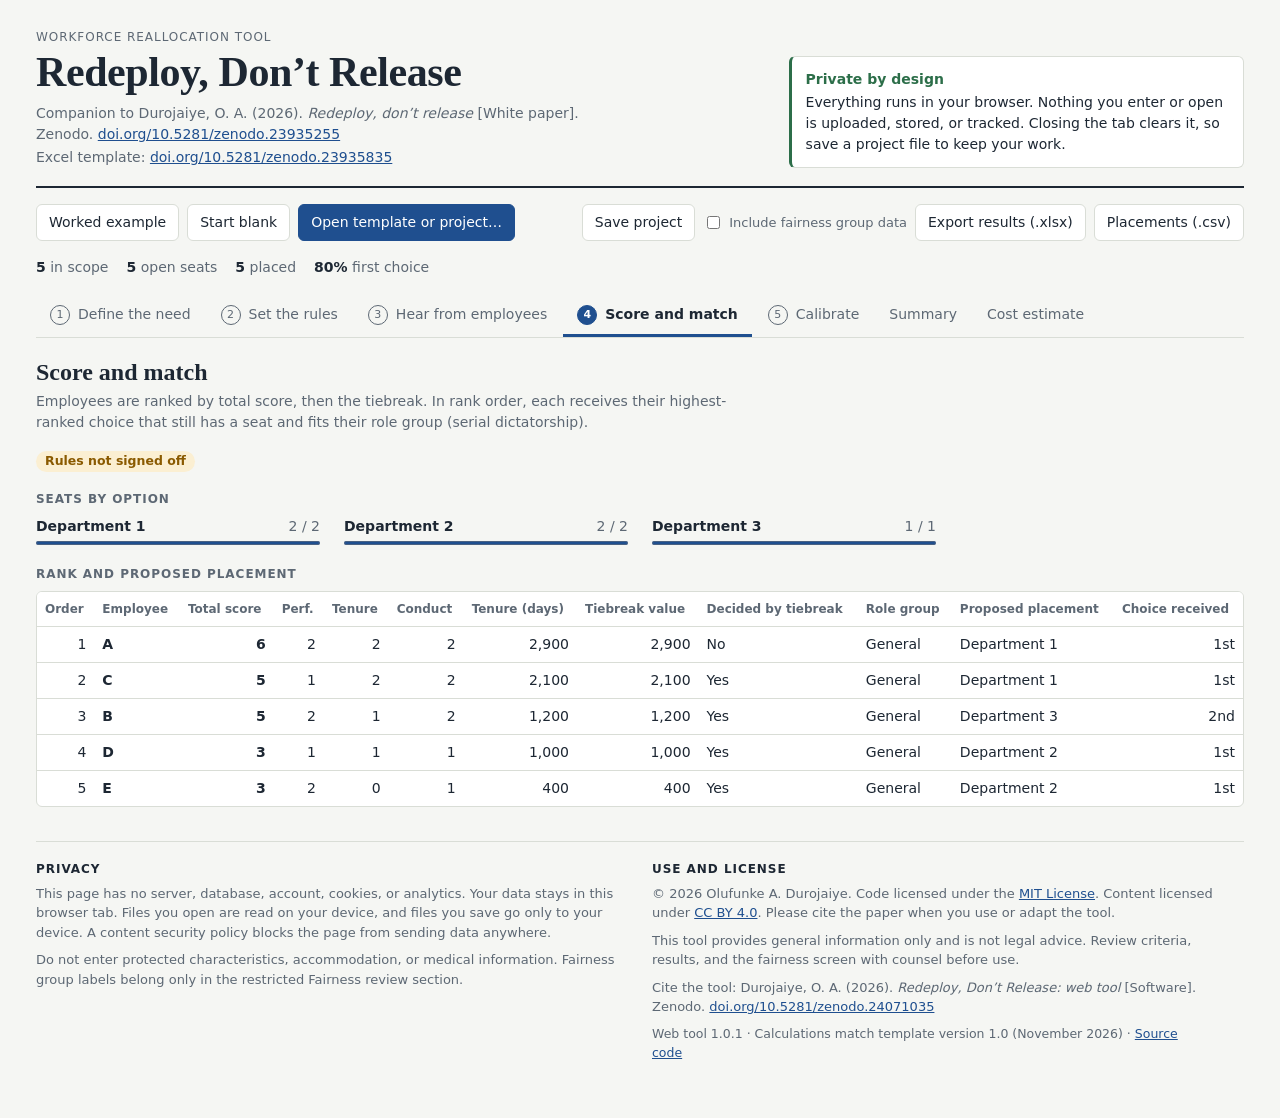
==== commit 0477be2f: "Add files via upload v1.0.1: add software DOI" ====
--- a/index.html
+++ b/index.html
@@ -229,7 +229,8 @@
       <h2>Use and license</h2>
       <p>© 2026 Olufunke A. Durojaiye. Code licensed under the <a href="https://opensource.org/license/mit" target="_blank" rel="noopener noreferrer">MIT License</a>. Content licensed under <a href="https://creativecommons.org/licenses/by/4.0/" target="_blank" rel="noopener noreferrer">CC BY 4.0</a>. Please cite the paper when you use or adapt the tool.</p>
       <p>This tool provides general information only and is not legal advice. Review criteria, results, and the fairness screen with counsel before use.</p>
-      <p class="mini">Web tool 1.0 · Calculations match template version 1.0 (November 2026).</p>
+      <p>Cite the tool: Durojaiye, O. A. (2026). <i>Redeploy, Don’t Release: web tool</i> [Software]. Zenodo. <a href="https://doi.org/10.5281/zenodo.24071035" target="_blank" rel="noopener noreferrer">doi.org/10.5281/zenodo.24071035</a></p>
+      <p class="mini">Web tool 1.0.1 · Calculations match template version 1.0 (November 2026) · <a href="https://github.com/olufunke-durojaiye/redeploy-dont-release-tool" target="_blank" rel="noopener noreferrer">Source code</a></p>
     </div>
   </footer>
 </div>
